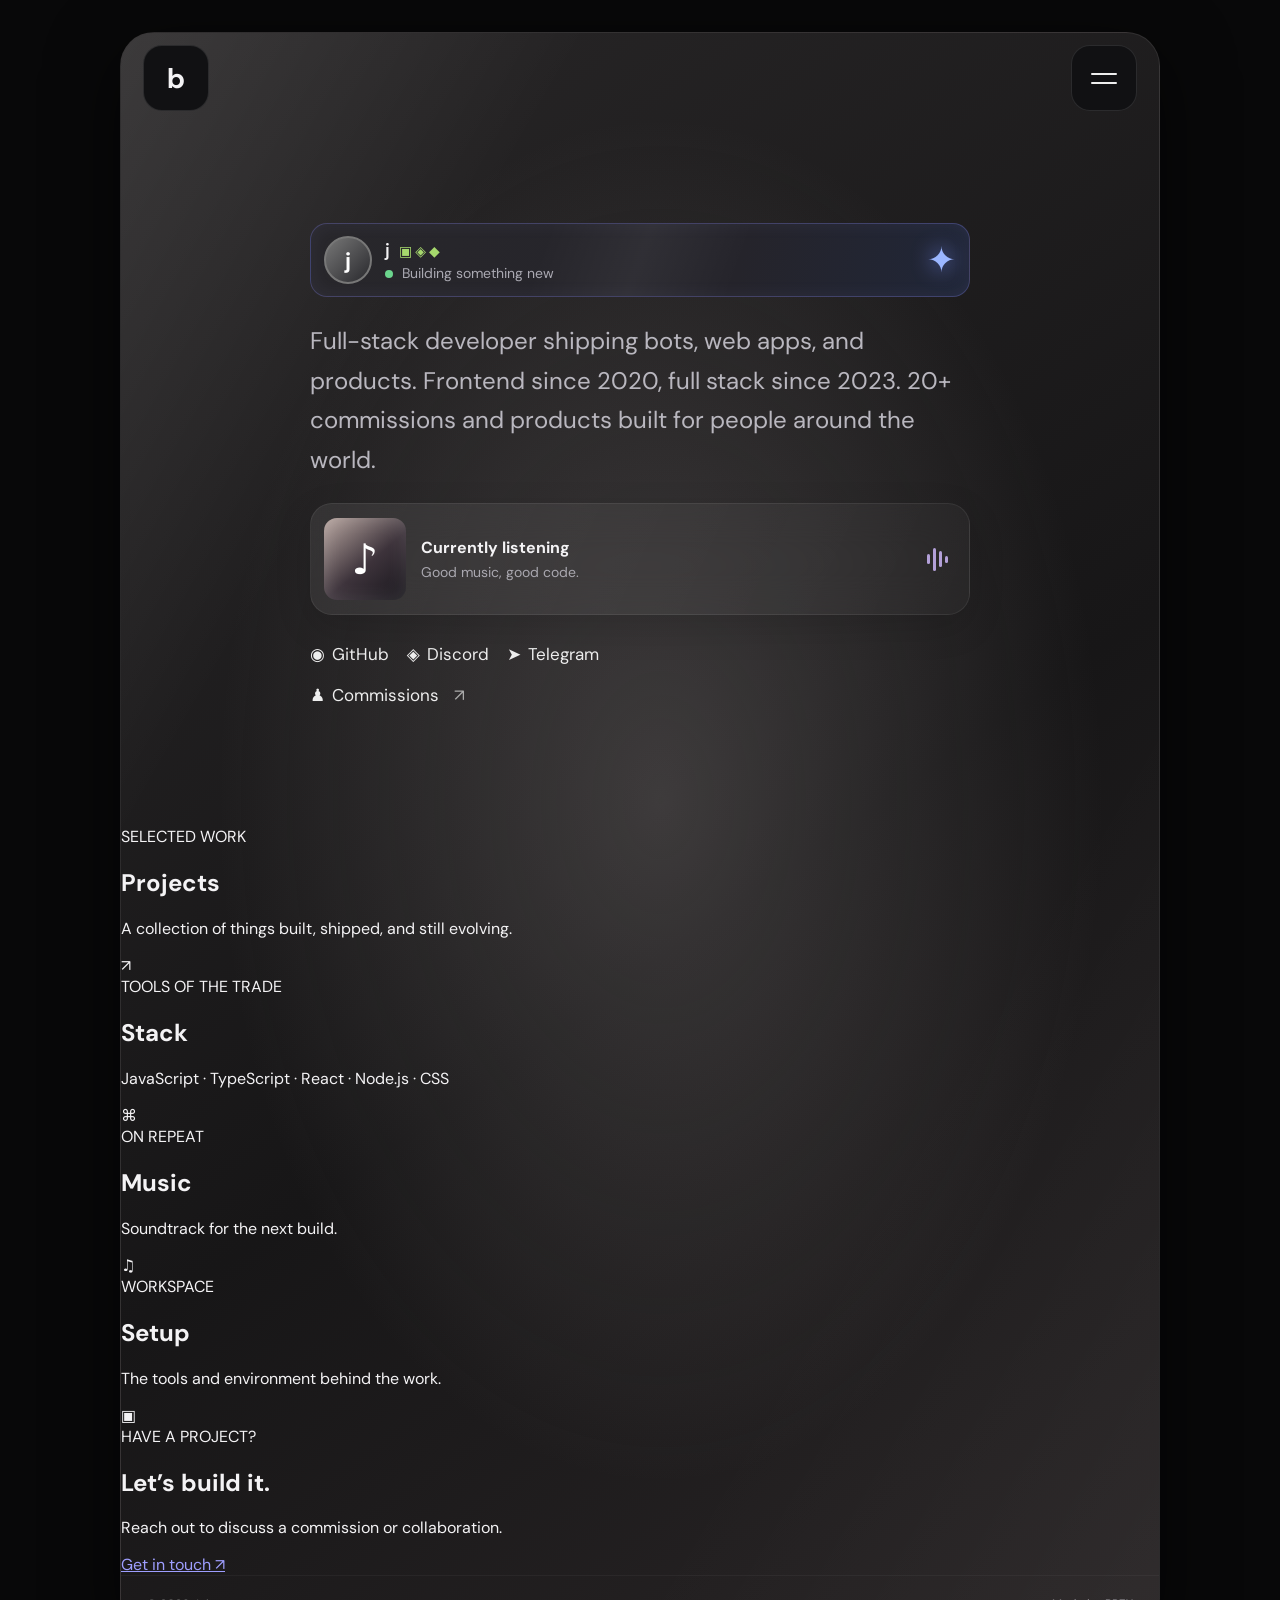
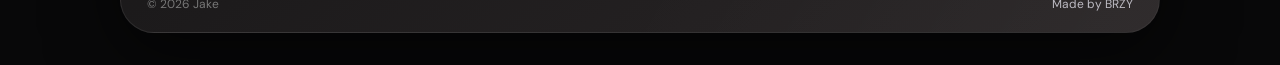
==== index.html @ bec1e4da "Add anchored portfolio sections" ====
<!doctype html>
<html lang="en">
<head>
  <meta charset="UTF-8">
  <meta name="viewport" content="width=device-width, initial-scale=1, viewport-fit=cover">
  <meta name="theme-color" content="#080809">
  <meta name="description" content="Jake — full-stack developer building bots, web apps and digital products.">
  <title>Jake — Developer</title>
  <link rel="preconnect" href="https://fonts.googleapis.com">
  <link rel="preconnect" href="https://fonts.gstatic.com" crossorigin>
  <link href="https://fonts.googleapis.com/css2?family=DM+Sans:wght@400;500;600;700;800&display=swap" rel="stylesheet">
  <link rel="stylesheet" href="styles.css">
</head>
<body>
  <main class="site-shell">
    <header class="topbar">
      <a class="brand" href="#home" aria-label="Home">b</a>
      <button class="menu-toggle" id="menuToggle" aria-label="Open navigation" aria-expanded="false">
        <span></span><span></span>
      </button>
    </header>

    <section class="hero" id="home">
      <div class="hero-content">
        <div class="status-banner">
          <div class="avatar" aria-hidden="true">j</div>
          <div class="status-copy">
            <div class="status-name">j <span class="status-icons">▣ ◈ ◆</span></div>
            <div class="status-line"><span class="online-dot"></span> Building something new</div>
          </div>
          <div class="status-art" aria-hidden="true">✦</div>
        </div>

        <p class="intro">Full-stack developer shipping bots, web apps, and products. Frontend since 2020, full stack since 2023. 20+ commissions and products built for people around the world.</p>

        <article class="music-card" aria-label="Currently listening">
          <div class="album-art"><span>♪</span></div>
          <div class="track-info">
            <strong>Currently listening</strong>
            <span>Good music, good code.</span>
          </div>
          <span class="sound-bars" aria-hidden="true"><i></i><i></i><i></i><i></i></span>
        </article>

        <nav class="social-links" aria-label="Social links">
          <a href="https://github.com/" target="_blank" rel="noreferrer">◉ <span>GitHub</span></a>
          <a href="https://discord.com/" target="_blank" rel="noreferrer">◈ <span>Discord</span></a>
          <a href="https://telegram.org/" target="_blank" rel="noreferrer">➤ <span>Telegram</span></a>
        </nav>
        <a class="commission-link" href="#contact">♟ <span>Commissions</span><span class="arrow">↗</span></a>
      </div>
    </section>

    <section class="details-section" id="projects"><div><span class="eyebrow">SELECTED WORK</span><h2>Projects</h2><p>A collection of things built, shipped, and still evolving.</p></div><span class="section-mark">↗</span></section>
    <section class="details-section" id="stack"><div><span class="eyebrow">TOOLS OF THE TRADE</span><h2>Stack</h2><p>JavaScript · TypeScript · React · Node.js · CSS</p></div><span class="section-mark">⌘</span></section>
    <section class="details-section" id="music"><div><span class="eyebrow">ON REPEAT</span><h2>Music</h2><p>Soundtrack for the next build.</p></div><span class="section-mark">♫</span></section>
    <section class="details-section" id="setup"><div><span class="eyebrow">WORKSPACE</span><h2>Setup</h2><p>The tools and environment behind the work.</p></div><span class="section-mark">▣</span></section>
    <section class="details-section" id="contact"><div><span class="eyebrow">HAVE A PROJECT?</span><h2>Let’s build it.</h2><p>Reach out to discuss a commission or collaboration.</p></div><a class="contact-link" href="https://discord.com/">Get in touch ↗</a></section>
    <footer class="footer"><span>© <span id="year"></span> Jake</span><a href="https://brzyx.vercel.app" target="_blank" rel="noopener noreferrer">Made by BRZY</a></footer>
  </main>

  <div class="menu-backdrop" id="menuBackdrop" hidden></div>
  <nav class="menu-panel" id="menuPanel" aria-label="Main navigation" aria-hidden="true">
    <div class="menu-head">
      <a class="brand" href="#home" aria-label="Home">b</a>
      <button class="close-menu" id="closeMenu" aria-label="Close navigation">×</button>
    </div>
    <div class="menu-items">
      <a class="menu-item active" href="#home"><span class="menu-icon">⌂</span>Home</a>
      <a class="menu-item" href="#projects"><span class="menu-icon">▰</span>Projects</a>
      <a class="menu-item" href="#stack"><span class="menu-icon">▱</span>Stack</a>
      <a class="menu-item" href="#music"><span class="menu-icon">♫</span>Music</a>
      <a class="menu-item" href="https://github.com/" target="_blank" rel="noreferrer"><span class="menu-icon">◉</span>GitHub</a>
      <a class="menu-item" href="#setup"><span class="menu-icon">▣</span>Setup</a>
    </div>
    <div class="menu-handle"></div>
  </nav>

  <script src="script.js"></script>
</body>
</html>
---- styles.css ----
:root{color-scheme:dark;--muted:#88878f;--panel:#151517;--line:rgba(255,255,255,.09)}
*{box-sizing:border-box}
html{scroll-behavior:smooth}
body{margin:0;min-height:100vh;background:#080809;color:#f4f3f5;font-family:"DM Sans",system-ui,-apple-system,sans-serif}
body.menu-open{overflow:hidden}
.site-shell{width:min(100% - 40px,1040px);min-height:calc(100svh - 40px);margin:20px auto;position:relative;display:flex;flex-direction:column;overflow:hidden;border:1px solid rgba(255,255,255,.08);border-radius:34px;background:radial-gradient(ellipse at 52% 48%,rgba(132,126,126,.34),transparent 58%),linear-gradient(145deg,#292728 0%,#171617 56%,#292526 100%);box-shadow:0 20px 70px #0009}
.site-shell:before{content:"";position:absolute;inset:0;background:linear-gradient(120deg,rgba(255,255,255,.09),transparent 24%,transparent 72%,rgba(255,255,255,.035));pointer-events:none}
.topbar{height:90px;padding:18px 22px;display:flex;justify-content:space-between;align-items:center;position:relative;z-index:2}
.brand,.menu-toggle,.close-menu{display:grid;place-items:center;width:66px;height:66px;border:1px solid rgba(255,255,255,.11);border-radius:19px;background:#111113;color:#f4f3f5;text-decoration:none;font-size:28px;font-weight:700}
.menu-toggle{gap:7px;align-content:center;cursor:pointer}
.menu-toggle span{width:26px;height:2px;background:#eee;border-radius:4px;display:block}
.hero{flex:1;display:grid;place-items:center;padding:70px 7vw 90px;position:relative}
.hero-content{width:min(100%,660px)}
.status-banner{height:74px;display:flex;align-items:center;gap:13px;padding:9px 13px;border:1px solid rgba(145,143,255,.28);border-radius:17px;background:linear-gradient(105deg,#28272b,#25242b 65%,#202638);box-shadow:inset 0 0 18px #a9a3ff12;position:relative;overflow:hidden}
.status-banner:after{content:"";position:absolute;inset:0;background:linear-gradient(110deg,transparent 35%,#ffffff0c 50%,transparent 65%);pointer-events:none}
.avatar{width:48px;height:48px;border-radius:50%;display:grid;place-items:center;background:linear-gradient(135deg,#777,#29292d);border:2px solid #777;color:#fff;font-size:22px;font-weight:700}
.status-copy{min-width:0;z-index:1}.status-name{font-size:18px;font-weight:600}.status-icons{color:#a6d86d;font-size:14px;margin-left:5px}.status-line{font-size:14px;color:#aaa9b2;margin-top:2px}.online-dot{display:inline-block;width:8px;height:8px;background:#6bd58d;border-radius:50%;margin-right:5px}.status-art{margin-left:auto;font-size:35px;color:#9bb6ff;text-shadow:0 0 22px #7b91ff;z-index:1}
.intro{font-size:clamp(18px,2.4vw,24px);line-height:1.65;color:#b9b7bf;font-weight:400;margin:24px 0}
.music-card{min-height:112px;border:1px solid #ffffff12;border-radius:22px;padding:13px;display:flex;align-items:center;gap:15px;background:linear-gradient(115deg,#ffffff13,#ffffff08);box-shadow:0 12px 36px #0002;backdrop-filter:blur(20px)}
.album-art{width:82px;height:82px;border-radius:13px;background:linear-gradient(140deg,#b8a6a0,#3d333b 55%,#17151b);display:grid;place-items:center;font-size:42px;color:#fff;box-shadow:inset 0 0 20px #fff2}
.track-info{display:grid;gap:5px}.track-info strong{font-size:16px}.track-info span{font-size:14px;color:#aaa8b0}.sound-bars{margin-left:auto;display:flex;align-items:center;gap:3px;height:28px;padding-right:8px}.sound-bars i{width:3px;border-radius:5px;background:#b3a0d8;height:10px}.sound-bars i:nth-child(2){height:23px}.sound-bars i:nth-child(3){height:16px}.sound-bars i:nth-child(4){height:7px}
.social-links{display:flex;flex-wrap:wrap;gap:18px;margin-top:28px}.social-links a,.commission-link{color:#eee;text-decoration:none;font-size:17px;display:inline-flex;align-items:center;gap:7px}.social-links a:hover,.commission-link:hover{color:#c4b3f4}
.commission-link{margin-top:19px}.arrow{margin-left:8px;color:#aaa}
.footer{position:relative;display:flex;justify-content:space-between;align-items:center;padding:20px 26px;color:#777;font-size:12px;border-top:1px solid #ffffff0a}.footer a{color:#bcbac2;text-decoration:none}.footer a:hover{color:white}
.menu-backdrop{position:fixed;inset:0;background:#0009;backdrop-filter:blur(12px);z-index:10}
.menu-panel{position:fixed;z-index:11;left:50%;top:50%;transform:translate(-50%,-48%) scale(.98);width:min(calc(100vw - 44px),760px);padding:12px 13px 17px;border:1px solid #ffffff13;border-radius:42px;background:rgba(15,15,16,.96);box-shadow:0 28px 90px #000b;opacity:0;visibility:hidden;transition:opacity .22s ease,transform .22s ease,visibility .22s}
.menu-panel.open{opacity:1;visibility:visible;transform:translate(-50%,-50%) scale(1)}
.menu-head{height:88px;display:flex;align-items:center;justify-content:space-between;padding:0 0 13px 0}.menu-head .brand{width:66px;height:66px}.close-menu{border:0;background:transparent;font-size:46px;font-weight:300;cursor:pointer}
.menu-items{display:grid;gap:5px}.menu-item{min-height:75px;border:1px solid transparent;border-radius:25px;display:flex;align-items:center;gap:22px;padding:0 25px;color:#898890;text-decoration:none;font-size:clamp(18px,3vw,25px);transition:background .18s,color .18s,border-color .18s}.menu-item:hover,.menu-item.active{background:#202023;border-color:#34343a;color:#f4f3f5}.menu-icon{width:34px;text-align:center;font-size:28px;color:currentColor}.menu-handle{width:64px;height:7px;border-radius:10px;background:#49494c;margin:20px auto 0}
@media(min-width:760px){.site-shell{min-height:calc(100svh - 64px);margin:32px auto}.hero{padding-top:100px;padding-bottom:120px}.menu-panel{width:min(620px,calc(100vw - 60px))}}
@media(max-width:520px){.site-shell{width:calc(100% - 40px);min-height:calc(100svh - 40px);margin:20px;border-radius:32px}.topbar{height:76px;padding:16px 18px}.brand,.menu-toggle{width:58px;height:58px;border-radius:17px}.hero{padding:60px 20px 80px}.status-banner{height:68px}.avatar{width:44px;height:44px}.intro{font-size:18px;line-height:1.7;margin:21px 0}.music-card{min-height:98px}.album-art{width:72px;height:72px}.social-links{gap:12px 16px}.social-links a{font-size:15px}.commission-link{font-size:15px}.footer{padding:17px 20px}.menu-panel{width:calc(100vw - 42px);border-radius:38px;padding:10px 11px 15px}.menu-item{min-height:67px;border-radius:22px;padding:0 20px;gap:18px}.menu-head{height:80px}.menu-head .brand{width:58px;height:58px}}
@media(prefers-reduced-motion:reduce){*,*:before,*:after{scroll-behavior:auto!important;transition:none!important}}
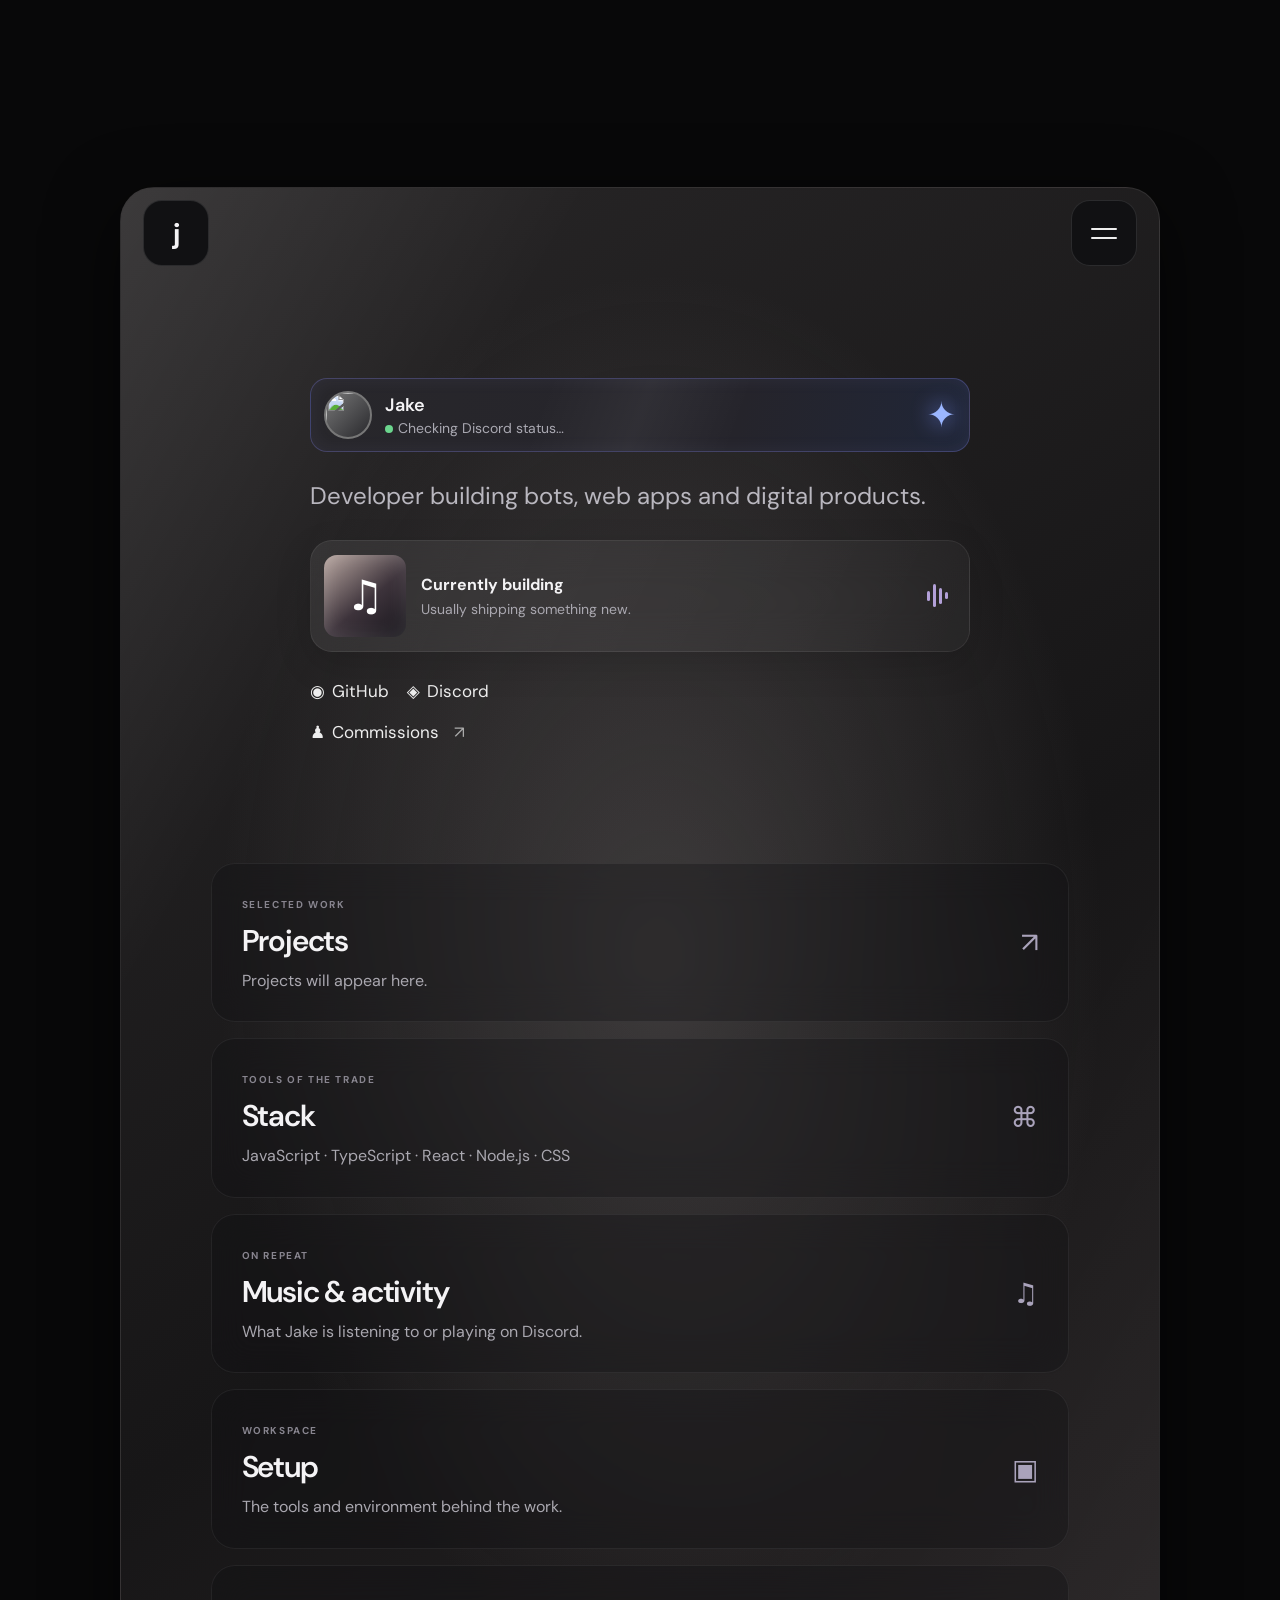
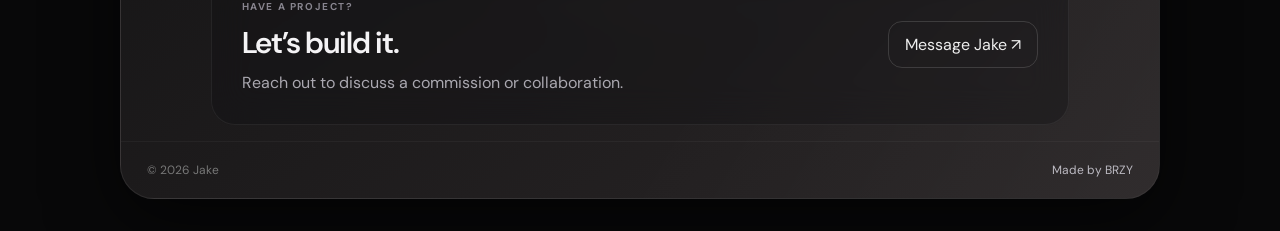
==== commit 257ef075: "Build Jake portfolio with Discord presence and editable sections" ====
--- a/index.html
+++ b/index.html
@@ -1,81 +1,31 @@
 <!doctype html>
 <html lang="en">
 <head>
-  <meta charset="UTF-8">
-  <meta name="viewport" content="width=device-width, initial-scale=1, viewport-fit=cover">
-  <meta name="theme-color" content="#080809">
-  <meta name="description" content="Jake — full-stack developer building bots, web apps and digital products.">
-  <title>Jake — Developer</title>
-  <link rel="preconnect" href="https://fonts.googleapis.com">
-  <link rel="preconnect" href="https://fonts.gstatic.com" crossorigin>
-  <link href="https://fonts.googleapis.com/css2?family=DM+Sans:wght@400;500;600;700;800&display=swap" rel="stylesheet">
-  <link rel="stylesheet" href="styles.css">
+<meta charset="UTF-8"><meta name="viewport" content="width=device-width, initial-scale=1, viewport-fit=cover">
+<meta name="theme-color" content="#080b16"><meta name="description" content="Jake — developer building bots, web apps and digital products.">
+<title>Jake — Developer</title>
+<link rel="preconnect" href="https://fonts.googleapis.com"><link rel="preconnect" href="https://fonts.gstatic.com" crossorigin>
+<link href="https://fonts.googleapis.com/css2?family=DM+Sans:wght@400;500;600;700;800&family=Geist+Mono:wght@400;500&display=swap" rel="stylesheet">
+<link rel="stylesheet" href="styles.css">
 </head>
 <body>
-  <main class="site-shell">
-    <header class="topbar">
-      <a class="brand" href="#home" aria-label="Home">b</a>
-      <button class="menu-toggle" id="menuToggle" aria-label="Open navigation" aria-expanded="false">
-        <span></span><span></span>
-      </button>
-    </header>
-
-    <section class="hero" id="home">
-      <div class="hero-content">
-        <div class="status-banner">
-          <div class="avatar" aria-hidden="true">j</div>
-          <div class="status-copy">
-            <div class="status-name">j <span class="status-icons">▣ ◈ ◆</span></div>
-            <div class="status-line"><span class="online-dot"></span> Building something new</div>
-          </div>
-          <div class="status-art" aria-hidden="true">✦</div>
-        </div>
-
-        <p class="intro">Full-stack developer shipping bots, web apps, and products. Frontend since 2020, full stack since 2023. 20+ commissions and products built for people around the world.</p>
-
-        <article class="music-card" aria-label="Currently listening">
-          <div class="album-art"><span>♪</span></div>
-          <div class="track-info">
-            <strong>Currently listening</strong>
-            <span>Good music, good code.</span>
-          </div>
-          <span class="sound-bars" aria-hidden="true"><i></i><i></i><i></i><i></i></span>
-        </article>
-
-        <nav class="social-links" aria-label="Social links">
-          <a href="https://github.com/" target="_blank" rel="noreferrer">◉ <span>GitHub</span></a>
-          <a href="https://discord.com/" target="_blank" rel="noreferrer">◈ <span>Discord</span></a>
-          <a href="https://telegram.org/" target="_blank" rel="noreferrer">➤ <span>Telegram</span></a>
-        </nav>
-        <a class="commission-link" href="#contact">♟ <span>Commissions</span><span class="arrow">↗</span></a>
-      </div>
-    </section>
-
-    <section class="details-section" id="projects"><div><span class="eyebrow">SELECTED WORK</span><h2>Projects</h2><p>A collection of things built, shipped, and still evolving.</p></div><span class="section-mark">↗</span></section>
-    <section class="details-section" id="stack"><div><span class="eyebrow">TOOLS OF THE TRADE</span><h2>Stack</h2><p>JavaScript · TypeScript · React · Node.js · CSS</p></div><span class="section-mark">⌘</span></section>
-    <section class="details-section" id="music"><div><span class="eyebrow">ON REPEAT</span><h2>Music</h2><p>Soundtrack for the next build.</p></div><span class="section-mark">♫</span></section>
-    <section class="details-section" id="setup"><div><span class="eyebrow">WORKSPACE</span><h2>Setup</h2><p>The tools and environment behind the work.</p></div><span class="section-mark">▣</span></section>
-    <section class="details-section" id="contact"><div><span class="eyebrow">HAVE A PROJECT?</span><h2>Let’s build it.</h2><p>Reach out to discuss a commission or collaboration.</p></div><a class="contact-link" href="https://discord.com/">Get in touch ↗</a></section>
-    <footer class="footer"><span>© <span id="year"></span> Jake</span><a href="https://brzyx.vercel.app" target="_blank" rel="noopener noreferrer">Made by BRZY</a></footer>
-  </main>
-
-  <div class="menu-backdrop" id="menuBackdrop" hidden></div>
-  <nav class="menu-panel" id="menuPanel" aria-label="Main navigation" aria-hidden="true">
-    <div class="menu-head">
-      <a class="brand" href="#home" aria-label="Home">b</a>
-      <button class="close-menu" id="closeMenu" aria-label="Close navigation">×</button>
-    </div>
-    <div class="menu-items">
-      <a class="menu-item active" href="#home"><span class="menu-icon">⌂</span>Home</a>
-      <a class="menu-item" href="#projects"><span class="menu-icon">▰</span>Projects</a>
-      <a class="menu-item" href="#stack"><span class="menu-icon">▱</span>Stack</a>
-      <a class="menu-item" href="#music"><span class="menu-icon">♫</span>Music</a>
-      <a class="menu-item" href="https://github.com/" target="_blank" rel="noreferrer"><span class="menu-icon">◉</span>GitHub</a>
-      <a class="menu-item" href="#setup"><span class="menu-icon">▣</span>Setup</a>
-    </div>
-    <div class="menu-handle"></div>
-  </nav>
-
-  <script src="script.js"></script>
-</body>
-</html>+<canvas id="ascii-background" aria-hidden="true"></canvas><div class="background-vignette"></div>
+<main class="site-shell">
+<header class="topbar"><a class="brand" href="#home" aria-label="Home">j</a><button class="menu-toggle" id="menuToggle" aria-label="Open navigation" aria-expanded="false"><span></span><span></span></button></header>
+<section class="hero" id="home"><div class="hero-content">
+<div class="status-banner"><img class="avatar" id="avatar" alt="" src="https://cdn.discordapp.com/embed/avatars/0.png"><div class="status-copy"><div class="status-name">Jake <span class="status-icons" id="discord-badges"></span></div><div class="status-line" id="discord-status"><span class="online-dot"></span>Checking Discord status…</div></div><div class="status-art" id="discord-activity">✦</div></div>
+<p class="intro" id="bio">Developer building bots, web apps and digital products.</p>
+<div class="music-card" id="activity-card"><div class="album-art" id="activity-art">♫</div><div class="track-info"><strong id="activity-title">Currently building</strong><span id="activity-subtitle">Usually shipping something new.</span></div><span class="sound-bars" aria-hidden="true"><i></i><i></i><i></i><i></i></span></div>
+<nav class="social-links" aria-label="Social links"><a id="github-link" href="https://github.com/" target="_blank" rel="noreferrer">◉ <span>GitHub</span></a><a href="https://discord.com/users/1388360587590893649" target="_blank" rel="noreferrer">◈ <span>Discord</span></a></nav>
+<a class="commission-link" href="#contact">♟ <span>Commissions</span><span class="arrow">↗</span></a>
+</div></section>
+<section class="details-section" id="projects"><div><span class="eyebrow">SELECTED WORK</span><h2>Projects</h2><div class="project-grid" id="project-list"><p class="muted">Projects will appear here.</p></div></div><span class="section-mark">↗</span></section>
+<section class="details-section" id="stack"><div><span class="eyebrow">TOOLS OF THE TRADE</span><h2>Stack</h2><p id="stack-content">JavaScript · TypeScript · React · Node.js · CSS</p></div><span class="section-mark">⌘</span></section>
+<section class="details-section" id="music"><div><span class="eyebrow">ON REPEAT</span><h2>Music & activity</h2><p id="music-content">What Jake is listening to or playing on Discord.</p></div><span class="section-mark">♫</span></section>
+<section class="details-section" id="setup"><div><span class="eyebrow">WORKSPACE</span><h2>Setup</h2><p id="setup-content">The tools and environment behind the work.</p></div><span class="section-mark">▣</span></section>
+<section class="details-section" id="contact"><div><span class="eyebrow">HAVE A PROJECT?</span><h2>Let’s build it.</h2><p>Reach out to discuss a commission or collaboration.</p></div><a class="contact-link" href="https://discord.com/users/1388360587590893649">Message Jake ↗</a></section>
+<footer class="footer"><span>© <span id="year"></span> Jake</span><a href="https://brzyx.vercel.app" target="_blank" rel="noopener noreferrer">Made by BRZY</a></footer>
+</main>
+<div class="menu-backdrop" id="menuBackdrop" hidden></div><nav class="menu-panel" id="menuPanel" aria-label="Main navigation" aria-hidden="true"><div class="menu-head"><a class="brand" href="#home">j</a><button class="close-menu" id="closeMenu" aria-label="Close navigation">×</button></div><div class="menu-items"><a class="menu-item active" href="#home"><span class="menu-icon">⌂</span>Home</a><a class="menu-item" href="#projects"><span class="menu-icon">▰</span>Projects</a><a class="menu-item" href="#stack"><span class="menu-icon">▱</span>Stack</a><a class="menu-item" href="#music"><span class="menu-icon">♫</span>Music</a><a class="menu-item" href="https://github.com/jakeonlyiikes" target="_blank" rel="noreferrer"><span class="menu-icon">◉</span>GitHub</a><a class="menu-item" href="#setup"><span class="menu-icon">▣</span>Setup</a></div><div class="menu-handle"></div></nav>
+<script src="background.js"></script><script src="script.js"></script>
+</body></html>
--- a/styles.css
+++ b/styles.css
@@ -30,3 +30,8 @@
 @media(min-width:760px){.site-shell{min-height:calc(100svh - 64px);margin:32px auto}.hero{padding-top:100px;padding-bottom:120px}.menu-panel{width:min(620px,calc(100vw - 60px))}}
 @media(max-width:520px){.site-shell{width:calc(100% - 40px);min-height:calc(100svh - 40px);margin:20px;border-radius:32px}.topbar{height:76px;padding:16px 18px}.brand,.menu-toggle{width:58px;height:58px;border-radius:17px}.hero{padding:60px 20px 80px}.status-banner{height:68px}.avatar{width:44px;height:44px}.intro{font-size:18px;line-height:1.7;margin:21px 0}.music-card{min-height:98px}.album-art{width:72px;height:72px}.social-links{gap:12px 16px}.social-links a{font-size:15px}.commission-link{font-size:15px}.footer{padding:17px 20px}.menu-panel{width:calc(100vw - 42px);border-radius:38px;padding:10px 11px 15px}.menu-item{min-height:67px;border-radius:22px;padding:0 20px;gap:18px}.menu-head{height:80px}.menu-head .brand{width:58px;height:58px}}
 @media(prefers-reduced-motion:reduce){*,*:before,*:after{scroll-behavior:auto!important;transition:none!important}}
+
+.details-section{position:relative;display:flex;align-items:center;justify-content:space-between;gap:24px;margin:0 7vw 16px;padding:28px 30px;border:1px solid #ffffff10;border-radius:24px;background:#11111355;backdrop-filter:blur(18px);scroll-margin-top:24px}
+.details-section h2{font-size:clamp(22px,3vw,30px);margin:8px 0;font-weight:600;letter-spacing:-.04em}
+.details-section p{margin:0;color:#aaa8b0;line-height:1.6}.eyebrow{font-size:10px;letter-spacing:.16em;color:#88858f;font-weight:700}.section-mark{font-size:28px;color:#aaa3bb}.contact-link{white-space:nowrap;color:#eee;text-decoration:none;border:1px solid #ffffff24;padding:12px 16px;border-radius:14px}
+@media(max-width:520px){.details-section{margin:0 20px 12px;padding:23px 20px}.details-section p{font-size:14px}.contact-link{font-size:13px;padding:10px 12px}}
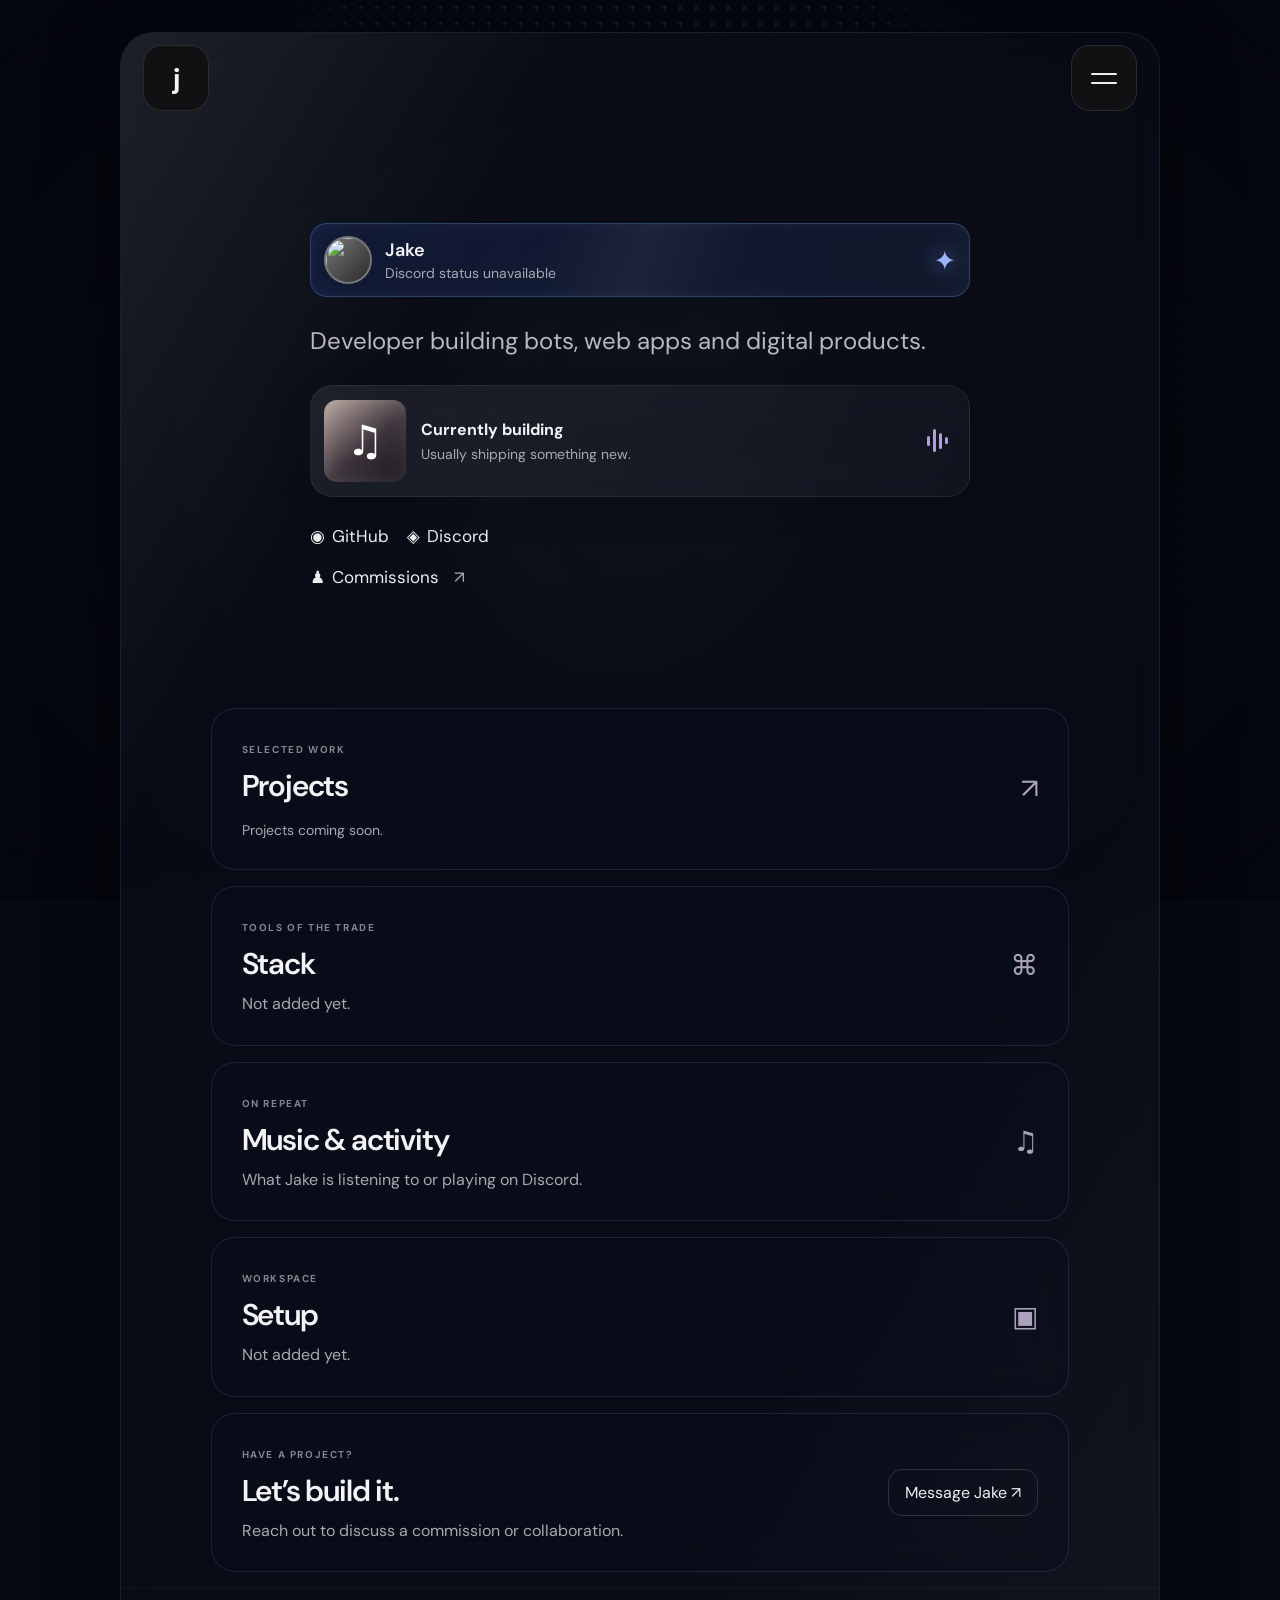
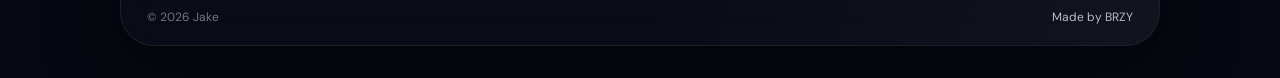
==== commit 1e63aedb: "Make GitHub links admin-configurable" ====
--- a/index.html
+++ b/index.html
@@ -16,7 +16,7 @@
 <div class="status-banner"><img class="avatar" id="avatar" alt="" src="https://cdn.discordapp.com/embed/avatars/0.png"><div class="status-copy"><div class="status-name">Jake <span class="status-icons" id="discord-badges"></span></div><div class="status-line" id="discord-status"><span class="online-dot"></span>Checking Discord status…</div></div><div class="status-art" id="discord-activity">✦</div></div>
 <p class="intro" id="bio">Developer building bots, web apps and digital products.</p>
 <div class="music-card" id="activity-card"><div class="album-art" id="activity-art">♫</div><div class="track-info"><strong id="activity-title">Currently building</strong><span id="activity-subtitle">Usually shipping something new.</span></div><span class="sound-bars" aria-hidden="true"><i></i><i></i><i></i><i></i></span></div>
-<nav class="social-links" aria-label="Social links"><a id="github-link" href="https://github.com/" target="_blank" rel="noreferrer">◉ <span>GitHub</span></a><a href="https://discord.com/users/1388360587590893649" target="_blank" rel="noreferrer">◈ <span>Discord</span></a></nav>
+<nav class="social-links" aria-label="Social links"><a id="github-link" href="#" target="_blank" rel="noreferrer" hidden>◉ <span>GitHub</span></a><a href="https://discord.com/users/1388360587590893649" target="_blank" rel="noreferrer">◈ <span>Discord</span></a></nav>
 <a class="commission-link" href="#contact">♟ <span>Commissions</span><span class="arrow">↗</span></a>
 </div></section>
 <section class="details-section" id="projects"><div><span class="eyebrow">SELECTED WORK</span><h2>Projects</h2><div class="project-grid" id="project-list"><p class="muted">Projects will appear here.</p></div></div><span class="section-mark">↗</span></section>
@@ -26,6 +26,6 @@
 <section class="details-section" id="contact"><div><span class="eyebrow">HAVE A PROJECT?</span><h2>Let’s build it.</h2><p>Reach out to discuss a commission or collaboration.</p></div><a class="contact-link" href="https://discord.com/users/1388360587590893649">Message Jake ↗</a></section>
 <footer class="footer"><span>© <span id="year"></span> Jake</span><a href="https://brzyx.vercel.app" target="_blank" rel="noopener noreferrer">Made by BRZY</a></footer>
 </main>
-<div class="menu-backdrop" id="menuBackdrop" hidden></div><nav class="menu-panel" id="menuPanel" aria-label="Main navigation" aria-hidden="true"><div class="menu-head"><a class="brand" href="#home">j</a><button class="close-menu" id="closeMenu" aria-label="Close navigation">×</button></div><div class="menu-items"><a class="menu-item active" href="#home"><span class="menu-icon">⌂</span>Home</a><a class="menu-item" href="#projects"><span class="menu-icon">▰</span>Projects</a><a class="menu-item" href="#stack"><span class="menu-icon">▱</span>Stack</a><a class="menu-item" href="#music"><span class="menu-icon">♫</span>Music</a><a class="menu-item" href="https://github.com/jakeonlyiikes" target="_blank" rel="noreferrer"><span class="menu-icon">◉</span>GitHub</a><a class="menu-item" href="#setup"><span class="menu-icon">▣</span>Setup</a></div><div class="menu-handle"></div></nav>
+<div class="menu-backdrop" id="menuBackdrop" hidden></div><nav class="menu-panel" id="menuPanel" aria-label="Main navigation" aria-hidden="true"><div class="menu-head"><a class="brand" href="#home">j</a><button class="close-menu" id="closeMenu" aria-label="Close navigation">×</button></div><div class="menu-items"><a class="menu-item active" href="#home"><span class="menu-icon">⌂</span>Home</a><a class="menu-item" href="#projects"><span class="menu-icon">▰</span>Projects</a><a class="menu-item" href="#stack"><span class="menu-icon">▱</span>Stack</a><a class="menu-item" href="#music"><span class="menu-icon">♫</span>Music</a><a class="menu-item" id="github-menu-link" href="#" target="_blank" rel="noreferrer" hidden><span class="menu-icon">◉</span>GitHub</a><a class="menu-item" href="#setup"><span class="menu-icon">▣</span>Setup</a></div><div class="menu-handle"></div></nav>
 <script src="background.js"></script><script src="script.js"></script>
 </body></html>
--- a/styles.css
+++ b/styles.css
@@ -35,3 +35,16 @@
 .details-section h2{font-size:clamp(22px,3vw,30px);margin:8px 0;font-weight:600;letter-spacing:-.04em}
 .details-section p{margin:0;color:#aaa8b0;line-height:1.6}.eyebrow{font-size:10px;letter-spacing:.16em;color:#88858f;font-weight:700}.section-mark{font-size:28px;color:#aaa3bb}.contact-link{white-space:nowrap;color:#eee;text-decoration:none;border:1px solid #ffffff24;padding:12px 16px;border-radius:14px}
 @media(max-width:520px){.details-section{margin:0 20px 12px;padding:23px 20px}.details-section p{font-size:14px}.contact-link{font-size:13px;padding:10px 12px}}
+
+/* Animated blue/white ASCII field */
+body{background:#070912}.site-shell{z-index:1;background:rgba(13,16,28,.52);backdrop-filter:blur(18px);-webkit-backdrop-filter:blur(18px)}
+#ascii-background{position:fixed;inset:0;width:100%;height:100%;z-index:0;pointer-events:none;opacity:.82}
+.background-vignette{position:fixed;inset:0;z-index:0;pointer-events:none;background:radial-gradient(ellipse at center,transparent 25%,rgba(3,5,13,.64) 100%)}
+.status-banner{background:linear-gradient(105deg,rgba(20,30,65,.72),rgba(24,34,57,.6));border-color:rgba(115,158,255,.3)}
+.status-line{display:flex;align-items:center;gap:6px}.online-dot{flex:none}.online-dot.idle{background:#f0b94b}.online-dot.dnd{background:#ed626e}.online-dot.offline{background:#747782}
+.avatar{object-fit:cover}.status-art{font-size:27px}
+.details-section{background:rgba(10,14,27,.42);border-color:rgba(152,181,255,.13)}
+.project-grid{display:grid;grid-template-columns:repeat(auto-fit,minmax(180px,1fr));gap:10px;margin-top:14px}
+.project-card{display:grid;gap:8px;padding:16px;border:1px solid #a5c3ff22;border-radius:15px;background:#ffffff08;color:#f4f3f5;text-decoration:none;transition:transform .2s,border-color .2s}
+.project-card:hover{transform:translateY(-3px);border-color:#8db5ff88}.project-card span,.muted{color:#a9afc1;font-size:14px;line-height:1.5}
+@media(max-width:520px){.project-grid{grid-template-columns:1fr}}
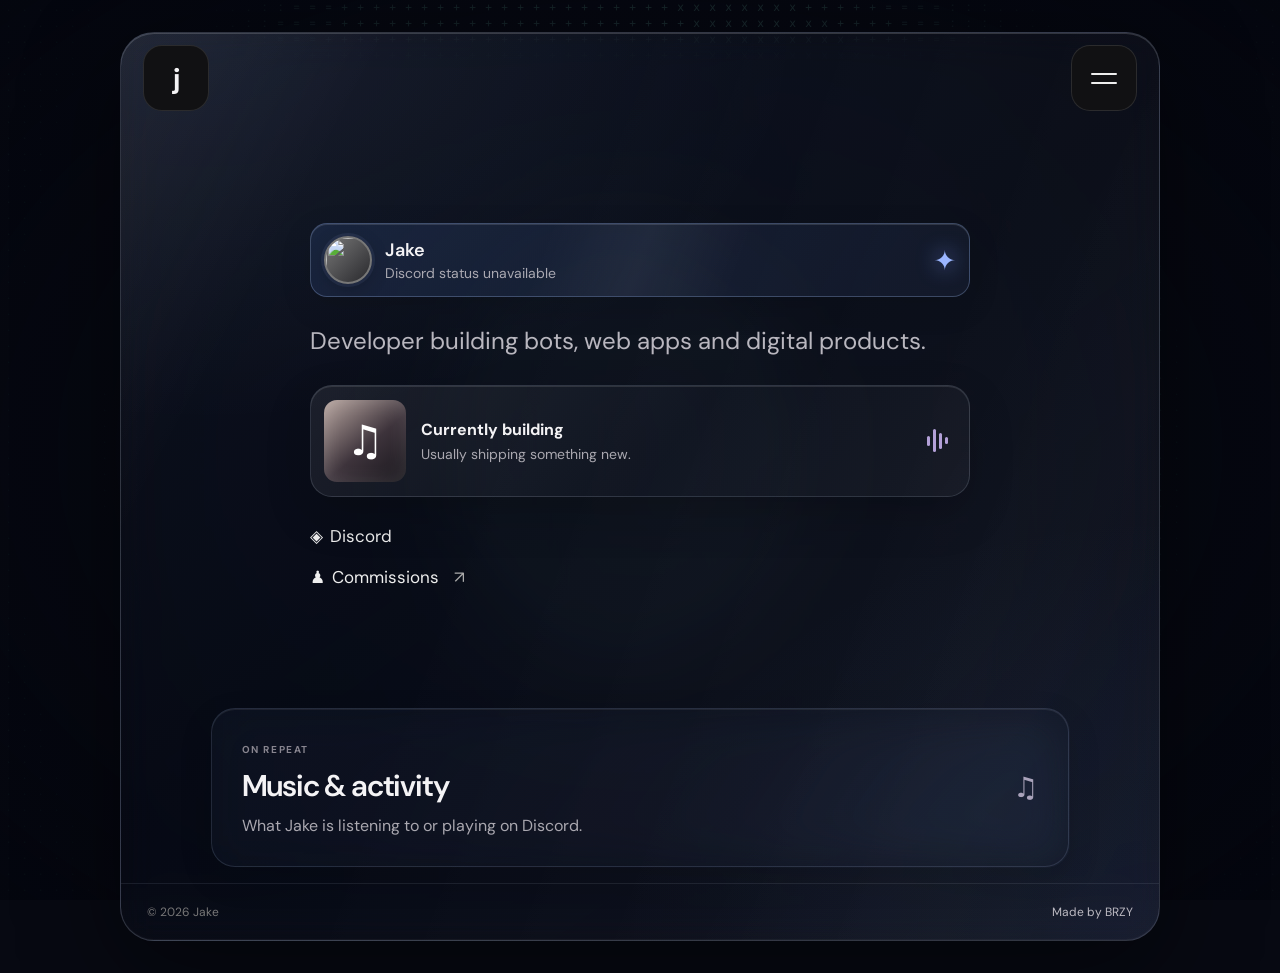
==== commit 3e82d5b6: "Move homepage sections into dedicated pages" ====
--- a/index.html
+++ b/index.html
@@ -11,21 +11,25 @@
 <body>
 <canvas id="ascii-background" aria-hidden="true"></canvas><div class="background-vignette"></div>
 <main class="site-shell">
-<header class="topbar"><a class="brand" href="#home" aria-label="Home">j</a><button class="menu-toggle" id="menuToggle" aria-label="Open navigation" aria-expanded="false"><span></span><span></span></button></header>
+<header class="topbar"><a class="brand" href="index.html" aria-label="Home">j</a><button class="menu-toggle" id="menuToggle" aria-label="Open navigation" aria-expanded="false"><span></span><span></span></button></header>
 <section class="hero" id="home"><div class="hero-content">
 <div class="status-banner"><img class="avatar" id="avatar" alt="" src="https://cdn.discordapp.com/embed/avatars/0.png"><div class="status-copy"><div class="status-name">Jake <span class="status-icons" id="discord-badges"></span></div><div class="status-line" id="discord-status"><span class="online-dot"></span>Checking Discord status…</div></div><div class="status-art" id="discord-activity">✦</div></div>
 <p class="intro" id="bio">Developer building bots, web apps and digital products.</p>
 <div class="music-card" id="activity-card"><div class="album-art" id="activity-art">♫</div><div class="track-info"><strong id="activity-title">Currently building</strong><span id="activity-subtitle">Usually shipping something new.</span></div><span class="sound-bars" aria-hidden="true"><i></i><i></i><i></i><i></i></span></div>
 <nav class="social-links" aria-label="Social links"><a id="github-link" href="#" target="_blank" rel="noreferrer" hidden>◉ <span>GitHub</span></a><a href="https://discord.com/users/1388360587590893649" target="_blank" rel="noreferrer">◈ <span>Discord</span></a></nav>
-<a class="commission-link" href="#contact">♟ <span>Commissions</span><span class="arrow">↗</span></a>
+<a class="commission-link" href="contact.html">♟ <span>Commissions</span><span class="arrow">↗</span></a>
 </div></section>
-<section class="details-section" id="projects"><div><span class="eyebrow">SELECTED WORK</span><h2>Projects</h2><div class="project-grid" id="project-list"><p class="muted">Projects will appear here.</p></div></div><span class="section-mark">↗</span></section>
-<section class="details-section" id="stack"><div><span class="eyebrow">TOOLS OF THE TRADE</span><h2>Stack</h2><p id="stack-content">JavaScript · TypeScript · React · Node.js · CSS</p></div><span class="section-mark">⌘</span></section>
-<section class="details-section" id="music"><div><span class="eyebrow">ON REPEAT</span><h2>Music & activity</h2><p id="music-content">What Jake is listening to or playing on Discord.</p></div><span class="section-mark">♫</span></section>
-<section class="details-section" id="setup"><div><span class="eyebrow">WORKSPACE</span><h2>Setup</h2><p id="setup-content">The tools and environment behind the work.</p></div><span class="section-mark">▣</span></section>
-<section class="details-section" id="contact"><div><span class="eyebrow">HAVE A PROJECT?</span><h2>Let’s build it.</h2><p>Reach out to discuss a commission or collaboration.</p></div><a class="contact-link" href="https://discord.com/users/1388360587590893649">Message Jake ↗</a></section>
+<section class="details-section home-music" id="music"><div><span class="eyebrow">ON REPEAT</span><h2>Music & activity</h2><p id="music-content">What Jake is listening to or playing on Discord.</p></div><span class="section-mark">♫</span></section>
 <footer class="footer"><span>© <span id="year"></span> Jake</span><a href="https://brzyx.vercel.app" target="_blank" rel="noopener noreferrer">Made by BRZY</a></footer>
 </main>
-<div class="menu-backdrop" id="menuBackdrop" hidden></div><nav class="menu-panel" id="menuPanel" aria-label="Main navigation" aria-hidden="true"><div class="menu-head"><a class="brand" href="#home">j</a><button class="close-menu" id="closeMenu" aria-label="Close navigation">×</button></div><div class="menu-items"><a class="menu-item active" href="#home"><span class="menu-icon">⌂</span>Home</a><a class="menu-item" href="#projects"><span class="menu-icon">▰</span>Projects</a><a class="menu-item" href="#stack"><span class="menu-icon">▱</span>Stack</a><a class="menu-item" href="#music"><span class="menu-icon">♫</span>Music</a><a class="menu-item" id="github-menu-link" href="#" target="_blank" rel="noreferrer" hidden><span class="menu-icon">◉</span>GitHub</a><a class="menu-item" href="#setup"><span class="menu-icon">▣</span>Setup</a></div><div class="menu-handle"></div></nav>
+<div class="menu-backdrop" id="menuBackdrop" hidden></div><nav class="menu-panel" id="menuPanel" aria-label="Main navigation" aria-hidden="true"><div class="menu-head"><a class="brand" href="index.html">j</a><button class="close-menu" id="closeMenu" aria-label="Close navigation">×</button></div><div class="menu-items">
+<a class="menu-item active" href="index.html"><span class="menu-icon">⌂</span>Home</a>
+<a class="menu-item" href="projects.html"><span class="menu-icon">▰</span>Projects</a>
+<a class="menu-item" href="stack.html"><span class="menu-icon">▱</span>Stack</a>
+<a class="menu-item" href="index.html#music"><span class="menu-icon">♫</span>Music</a>
+<a class="menu-item" id="github-menu-link" href="#" target="_blank" rel="noreferrer" hidden><span class="menu-icon">◉</span>GitHub</a>
+<a class="menu-item" href="setup.html"><span class="menu-icon">▣</span>Setup</a>
+<a class="menu-item" href="contact.html"><span class="menu-icon">↗</span>Contact</a>
+</div><div class="menu-handle"></div></nav>
 <script src="background.js"></script><script src="script.js"></script>
 </body></html>
--- a/styles.css
+++ b/styles.css
@@ -48,3 +48,116 @@
 .project-card{display:grid;gap:8px;padding:16px;border:1px solid #a5c3ff22;border-radius:15px;background:#ffffff08;color:#f4f3f5;text-decoration:none;transition:transform .2s,border-color .2s}
 .project-card:hover{transform:translateY(-3px);border-color:#8db5ff88}.project-card span,.muted{color:#a9afc1;font-size:14px;line-height:1.5}
 @media(max-width:520px){.project-grid{grid-template-columns:1fr}}
+
+[hidden]{display:none!important}
+
+
+/* Motion system: subtle, consistent, and reduced-motion aware */
+@keyframes shell-arrive{from{opacity:0;transform:translateY(18px) scale(.985);filter:blur(8px)}to{opacity:1;transform:translateY(0) scale(1);filter:blur(0)}}
+@keyframes content-arrive{from{opacity:0;transform:translateY(14px)}to{opacity:1;transform:translateY(0)}}
+@keyframes glass-drift{0%,100%{background-position:0% 50%}50%{background-position:100% 50%}}
+@keyframes glass-sheen{0%{transform:translateX(-130%) skewX(-18deg);opacity:0}18%{opacity:.45}55%,100%{transform:translateX(230%) skewX(-18deg);opacity:0}}
+@keyframes soft-pulse{0%,100%{box-shadow:0 0 0 0 rgba(116,165,255,0)}50%{box-shadow:0 0 22px 1px rgba(116,165,255,.12)}}
+@keyframes float-gently{0%,100%{transform:translateY(0)}50%{transform:translateY(-4px)}}
+@keyframes bars{0%,100%{transform:scaleY(.55);opacity:.65}50%{transform:scaleY(1);opacity:1}}
+.site-shell{
+  isolation:isolate;
+  overflow:hidden;
+  border:1px solid rgba(224,235,255,.19);
+  background:
+    radial-gradient(120% 90% at 8% 0%,rgba(174,204,255,.14),transparent 48%),
+    radial-gradient(100% 90% at 100% 100%,rgba(79,116,201,.13),transparent 52%),
+    linear-gradient(145deg,rgba(34,42,61,.66),rgba(17,22,35,.58) 48%,rgba(26,31,46,.64));
+  -webkit-backdrop-filter:blur(34px) saturate(135%);
+  backdrop-filter:blur(34px) saturate(135%);
+  box-shadow:0 30px 100px rgba(0,0,0,.46),inset 0 1px 0 rgba(255,255,255,.16),inset 0 -1px 0 rgba(255,255,255,.035);
+  animation:shell-arrive .9s cubic-bezier(.2,.75,.25,1) both;
+}
+.site-shell:before{
+  z-index:0;
+  opacity:.8;
+  background:linear-gradient(118deg,rgba(255,255,255,.12),transparent 18%,transparent 68%,rgba(179,205,255,.075));
+}
+.site-shell:after{
+  content:"";position:absolute;z-index:0;inset:-1px;pointer-events:none;border-radius:inherit;
+  background:linear-gradient(110deg,transparent 20%,rgba(255,255,255,.075) 43%,rgba(181,208,255,.045) 50%,transparent 68%);
+  background-size:220% 100%;animation:glass-drift 18s ease-in-out infinite;mix-blend-mode:screen;opacity:.65;
+}
+.site-shell>*{position:relative;z-index:1}
+.hero-content{animation:content-arrive .8s .12s both cubic-bezier(.2,.75,.25,1)}
+.status-banner,.music-card,.details-section,.contact-link,.project-card{
+  -webkit-backdrop-filter:blur(24px) saturate(125%);
+  backdrop-filter:blur(24px) saturate(125%);
+}
+.status-banner{
+  border-color:rgba(170,198,255,.27);
+  background:linear-gradient(120deg,rgba(37,54,91,.48),rgba(33,43,67,.36));
+  box-shadow:inset 0 1px 0 rgba(255,255,255,.12),0 10px 32px rgba(0,0,0,.12);
+  animation:soft-pulse 5.5s ease-in-out infinite;
+}
+.status-banner:before{
+  content:"";position:absolute;inset:0;pointer-events:none;transform:translateX(-130%) skewX(-18deg);
+  background:linear-gradient(90deg,transparent,rgba(255,255,255,.12),transparent);
+  animation:glass-sheen 8s ease-in-out 1.2s infinite;
+}
+.avatar{box-shadow:0 0 0 3px rgba(164,194,255,.08),0 5px 18px rgba(0,0,0,.24)}
+.music-card{
+  position:relative;overflow:hidden;
+  border-color:rgba(220,231,255,.14);
+  background:linear-gradient(125deg,rgba(255,255,255,.105),rgba(170,195,240,.035) 55%,rgba(255,255,255,.065));
+  box-shadow:inset 0 1px 0 rgba(255,255,255,.11),0 18px 45px rgba(0,0,0,.18);
+  transition:transform .35s cubic-bezier(.2,.75,.25,1),border-color .35s,background .35s,box-shadow .35s;
+}
+.music-card:after{content:"";position:absolute;inset:0;pointer-events:none;background:linear-gradient(110deg,transparent 25%,rgba(255,255,255,.08) 48%,transparent 70%);transform:translateX(-110%);transition:transform .8s ease}
+.music-card:hover{transform:translateY(-3px);border-color:rgba(180,207,255,.3);box-shadow:inset 0 1px 0 rgba(255,255,255,.16),0 22px 55px rgba(0,0,0,.24)}
+.music-card:hover:after{transform:translateX(110%)}
+.album-art{transition:transform .45s cubic-bezier(.2,.75,.25,1),filter .45s}
+.music-card:hover .album-art{transform:scale(1.045) rotate(-2deg);filter:saturate(1.12)}
+.sound-bars i{transform-origin:bottom;animation:bars .85s ease-in-out infinite}
+.sound-bars i:nth-child(2){animation-delay:.16s}.sound-bars i:nth-child(3){animation-delay:.32s}.sound-bars i:nth-child(4){animation-delay:.48s}
+.social-links a,.commission-link,.footer a,.contact-link{transition:color .22s ease,transform .25s ease,border-color .25s,background .25s}
+.social-links a:hover,.commission-link:hover{transform:translateY(-2px)}
+.details-section{
+  overflow:hidden;
+  border-color:rgba(192,211,255,.14);
+  background:linear-gradient(125deg,rgba(26,35,55,.44),rgba(13,19,32,.36));
+  box-shadow:inset 0 1px 0 rgba(255,255,255,.075),0 12px 34px rgba(0,0,0,.12);
+  transition:transform .35s cubic-bezier(.2,.75,.25,1),border-color .35s,background .35s,box-shadow .35s;
+  animation:content-arrive .7s both;
+}
+.details-section:nth-of-type(2){animation-delay:.12s}.details-section:nth-of-type(3){animation-delay:.2s}.details-section:nth-of-type(4){animation-delay:.28s}.details-section:nth-of-type(5){animation-delay:.36s}.details-section:nth-of-type(6){animation-delay:.44s}
+.details-section:hover{transform:translateY(-3px);border-color:rgba(173,201,255,.27);background:linear-gradient(125deg,rgba(34,47,74,.5),rgba(15,22,37,.42));box-shadow:inset 0 1px 0 rgba(255,255,255,.11),0 18px 42px rgba(0,0,0,.2)}
+.section-mark{transition:transform .35s,color .35s}.details-section:hover .section-mark{transform:translate(3px,-3px);color:#c9d9ff}
+.project-card{background:linear-gradient(135deg,rgba(255,255,255,.085),rgba(130,165,230,.035));box-shadow:inset 0 1px 0 rgba(255,255,255,.08);transition:transform .3s cubic-bezier(.2,.75,.25,1),border-color .3s,box-shadow .3s,background .3s}
+.project-card:hover{transform:translateY(-5px) scale(1.01);border-color:rgba(167,199,255,.5);box-shadow:0 14px 30px rgba(0,0,0,.2),inset 0 1px 0 rgba(255,255,255,.13);background:linear-gradient(135deg,rgba(255,255,255,.12),rgba(130,165,230,.07))}
+.contact-link{background:rgba(255,255,255,.045);border-color:rgba(207,222,255,.2)}
+.contact-link:hover{transform:translateY(-2px);background:rgba(166,195,255,.1);border-color:rgba(190,212,255,.42)}
+.menu-panel{background:rgba(12,16,27,.84);border-color:rgba(210,225,255,.16);-webkit-backdrop-filter:blur(34px) saturate(140%);backdrop-filter:blur(34px) saturate(140%);box-shadow:0 28px 90px #000b,inset 0 1px 0 rgba(255,255,255,.1)}
+.menu-item{transition:background .28s,color .28s,border-color .28s,transform .28s cubic-bezier(.2,.75,.25,1)}
+.menu-item:hover{transform:translateX(4px)}
+.brand,.menu-toggle{transition:transform .3s ease,border-color .3s,background .3s}
+.brand:hover,.menu-toggle:hover{transform:translateY(-2px);border-color:rgba(180,207,255,.35);background:#1b2233}
+.footer{border-color:rgba(220,231,255,.09)}
+@media(prefers-reduced-motion:reduce){
+  .site-shell,.hero-content,.details-section,.status-banner,.sound-bars i,.site-shell:after,.status-banner:before{animation:none!important}
+  .music-card,.details-section,.project-card,.menu-item,.brand,.menu-toggle,.contact-link{transition:none!important}
+}
+
+
+/* Let the animated ASCII background show clearly through the liquid-glass shell */
+.site-shell{
+  background:
+    radial-gradient(120% 90% at 8% 0%,rgba(174,204,255,.075),transparent 48%),
+    radial-gradient(100% 90% at 100% 100%,rgba(79,116,201,.075),transparent 52%),
+    linear-gradient(145deg,rgba(34,42,61,.28),rgba(17,22,35,.22) 48%,rgba(26,31,46,.27));
+  -webkit-backdrop-filter:blur(18px) saturate(125%);
+  backdrop-filter:blur(18px) saturate(125%);
+}
+.site-shell:before{opacity:.42}
+.site-shell:after{opacity:.3}
+.details-section{
+  background:linear-gradient(125deg,rgba(26,35,55,.24),rgba(13,19,32,.18));
+}
+.music-card{
+  background:linear-gradient(125deg,rgba(255,255,255,.075),rgba(170,195,240,.018) 55%,rgba(255,255,255,.04));
+}
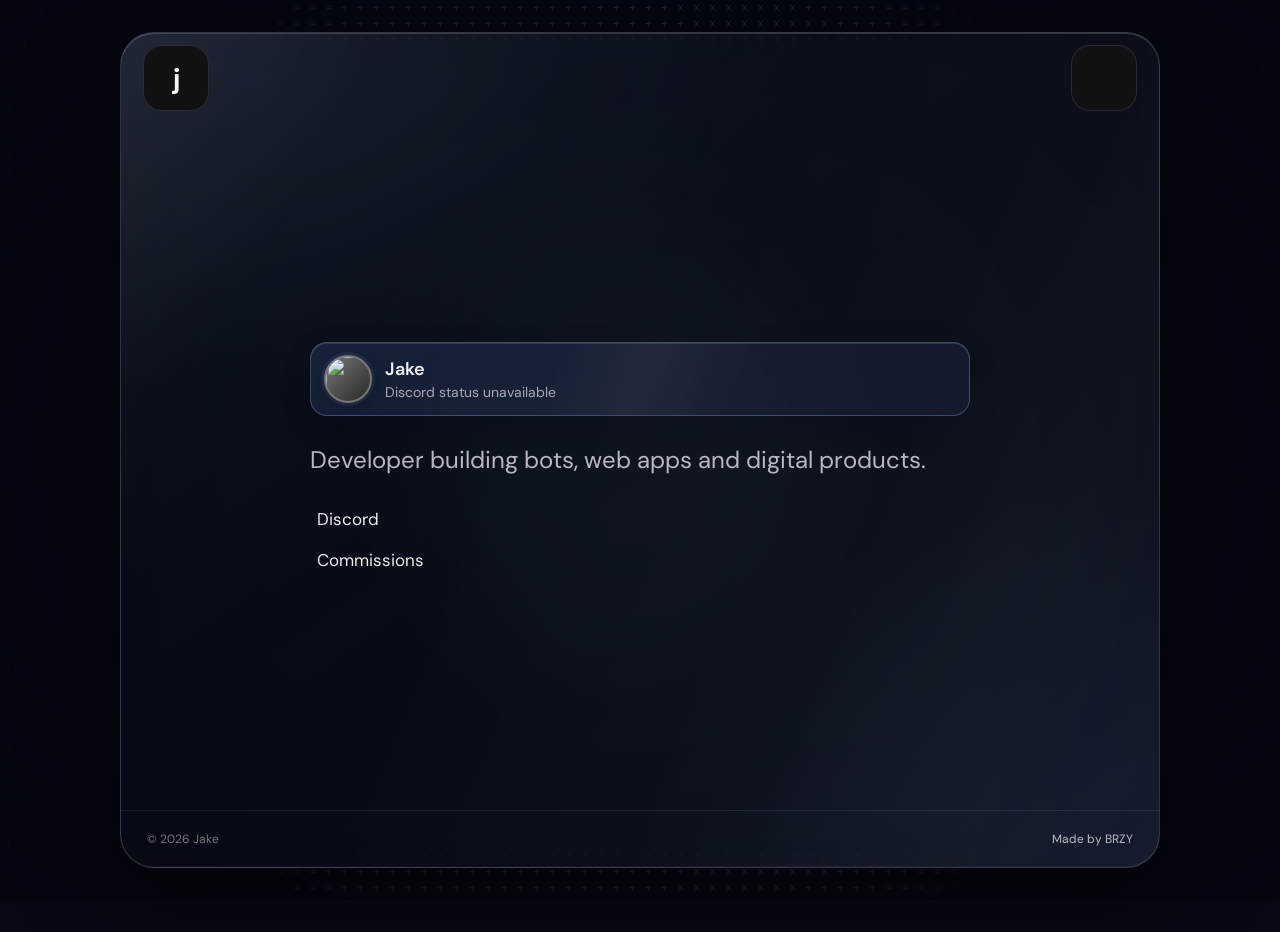
==== commit f3191308: "Move music and activity off homepage" ====
--- a/index.html
+++ b/index.html
@@ -11,25 +11,25 @@
 <body>
 <canvas id="ascii-background" aria-hidden="true"></canvas><div class="background-vignette"></div>
 <main class="site-shell">
-<header class="topbar"><a class="brand" href="index.html" aria-label="Home">j</a><button class="menu-toggle" id="menuToggle" aria-label="Open navigation" aria-expanded="false"><span></span><span></span></button></header>
+<header class="topbar"><a class="brand" href="index.html" aria-label="Home">j</a><button class="menu-toggle" id="menuToggle" aria-label="Open navigation" aria-expanded="false"><i data-lucide="menu"></i></button></header>
 <section class="hero" id="home"><div class="hero-content">
-<div class="status-banner"><img class="avatar" id="avatar" alt="" src="https://cdn.discordapp.com/embed/avatars/0.png"><div class="status-copy"><div class="status-name">Jake <span class="status-icons" id="discord-badges"></span></div><div class="status-line" id="discord-status"><span class="online-dot"></span>Checking Discord status…</div></div><div class="status-art" id="discord-activity">✦</div></div>
+<div class="status-banner"><img class="avatar" id="avatar" alt="" src="https://cdn.discordapp.com/embed/avatars/0.png"><div class="status-copy"><div class="status-name">Jake <span class="status-icons" id="discord-badges"></span></div><div class="status-line" id="discord-status"><span class="online-dot"></span>Checking Discord status…</div></div><div class="status-art" id="discord-activity"><i data-lucide="sparkles"></i></div></div>
 <p class="intro" id="bio">Developer building bots, web apps and digital products.</p>
-<div class="music-card" id="activity-card"><div class="album-art" id="activity-art">♫</div><div class="track-info"><strong id="activity-title">Currently building</strong><span id="activity-subtitle">Usually shipping something new.</span></div><span class="sound-bars" aria-hidden="true"><i></i><i></i><i></i><i></i></span></div>
-<nav class="social-links" aria-label="Social links"><a id="github-link" href="#" target="_blank" rel="noreferrer" hidden>◉ <span>GitHub</span></a><a href="https://discord.com/users/1388360587590893649" target="_blank" rel="noreferrer">◈ <span>Discord</span></a></nav>
-<a class="commission-link" href="contact.html">♟ <span>Commissions</span><span class="arrow">↗</span></a>
+
+<nav class="social-links" aria-label="Social links"><a id="github-link" href="#" target="_blank" rel="noreferrer" hidden><i data-lucide="github"></i><span>GitHub</span></a><a href="https://discord.com/users/1388360587590893649" target="_blank" rel="noreferrer"><i data-lucide="message-circle"></i><span>Discord</span></a></nav>
+<a class="commission-link" href="contact.html"><i data-lucide="briefcase-business"></i><span>Commissions</span><i data-lucide="arrow-up-right" class="arrow-icon"></i></a>
 </div></section>
-<section class="details-section home-music" id="music"><div><span class="eyebrow">ON REPEAT</span><h2>Music & activity</h2><p id="music-content">What Jake is listening to or playing on Discord.</p></div><span class="section-mark">♫</span></section>
+
 <footer class="footer"><span>© <span id="year"></span> Jake</span><a href="https://brzyx.vercel.app" target="_blank" rel="noopener noreferrer">Made by BRZY</a></footer>
 </main>
-<div class="menu-backdrop" id="menuBackdrop" hidden></div><nav class="menu-panel" id="menuPanel" aria-label="Main navigation" aria-hidden="true"><div class="menu-head"><a class="brand" href="index.html">j</a><button class="close-menu" id="closeMenu" aria-label="Close navigation">×</button></div><div class="menu-items">
-<a class="menu-item active" href="index.html"><span class="menu-icon">⌂</span>Home</a>
-<a class="menu-item" href="projects.html"><span class="menu-icon">▰</span>Projects</a>
-<a class="menu-item" href="stack.html"><span class="menu-icon">▱</span>Stack</a>
-<a class="menu-item" href="index.html#music"><span class="menu-icon">♫</span>Music</a>
-<a class="menu-item" id="github-menu-link" href="#" target="_blank" rel="noreferrer" hidden><span class="menu-icon">◉</span>GitHub</a>
-<a class="menu-item" href="setup.html"><span class="menu-icon">▣</span>Setup</a>
-<a class="menu-item" href="contact.html"><span class="menu-icon">↗</span>Contact</a>
+<div class="menu-backdrop" id="menuBackdrop" hidden></div><nav class="menu-panel" id="menuPanel" aria-label="Main navigation" aria-hidden="true"><div class="menu-head"><a class="brand" href="index.html">j</a><button class="close-menu" id="closeMenu" aria-label="Close navigation"><i data-lucide="x"></i></button></div><div class="menu-items">
+<a class="menu-item active" href="index.html"><span class="menu-icon"><i data-lucide="house"></i></span>Home</a>
+<a class="menu-item" href="projects.html"><span class="menu-icon"><i data-lucide="folder-kanban"></i></span>Projects</a>
+<a class="menu-item" href="stack.html"><span class="menu-icon"><i data-lucide="code-2"></i></span>Stack</a>
+<a class="menu-item" href="music.html"><span class="menu-icon"><i data-lucide="music-2"></i></span>Music & activity</a>
+<a class="menu-item" id="github-menu-link" href="#" target="_blank" rel="noreferrer" hidden><span class="menu-icon"><i data-lucide="github"></i></span>GitHub</a>
+<a class="menu-item" href="setup.html"><span class="menu-icon"><i data-lucide="monitor"></i></span>Setup</a>
+<a class="menu-item" href="contact.html"><span class="menu-icon"><i data-lucide="mail"></i></span>Contact</a>
 </div><div class="menu-handle"></div></nav>
-<script src="background.js"></script><script src="script.js"></script>
+<script src="https://unpkg.com/lucide@latest"></script><script src="background.js"></script><script src="script.js"></script>
 </body></html>
--- a/styles.css
+++ b/styles.css
@@ -161,3 +161,15 @@
 .music-card{
   background:linear-gradient(125deg,rgba(255,255,255,.075),rgba(170,195,240,.018) 55%,rgba(255,255,255,.04));
 }
+
+/* Dedicated content pages */
+.page-shell{min-height:calc(100svh - 40px)}
+.page-content{flex:1;padding:54px 7vw 72px}
+.page-heading{margin:0 0 28px}
+.page-heading h1{font-size:clamp(36px,6vw,58px);letter-spacing:-.055em;line-height:1.05;margin:10px 0 0;font-weight:650}
+.page-section{margin:0;padding:30px;min-height:180px}
+.page-section>div{width:100%}
+.page-section p{font-size:16px}
+.home-music{margin-top:0}
+@media(min-width:760px){.page-content{padding-top:76px;padding-bottom:100px}}
+@media(max-width:520px){.page-content{padding:42px 20px 60px}.page-heading{margin-bottom:22px}.page-section{margin:0;padding:23px 20px;min-height:150px}}
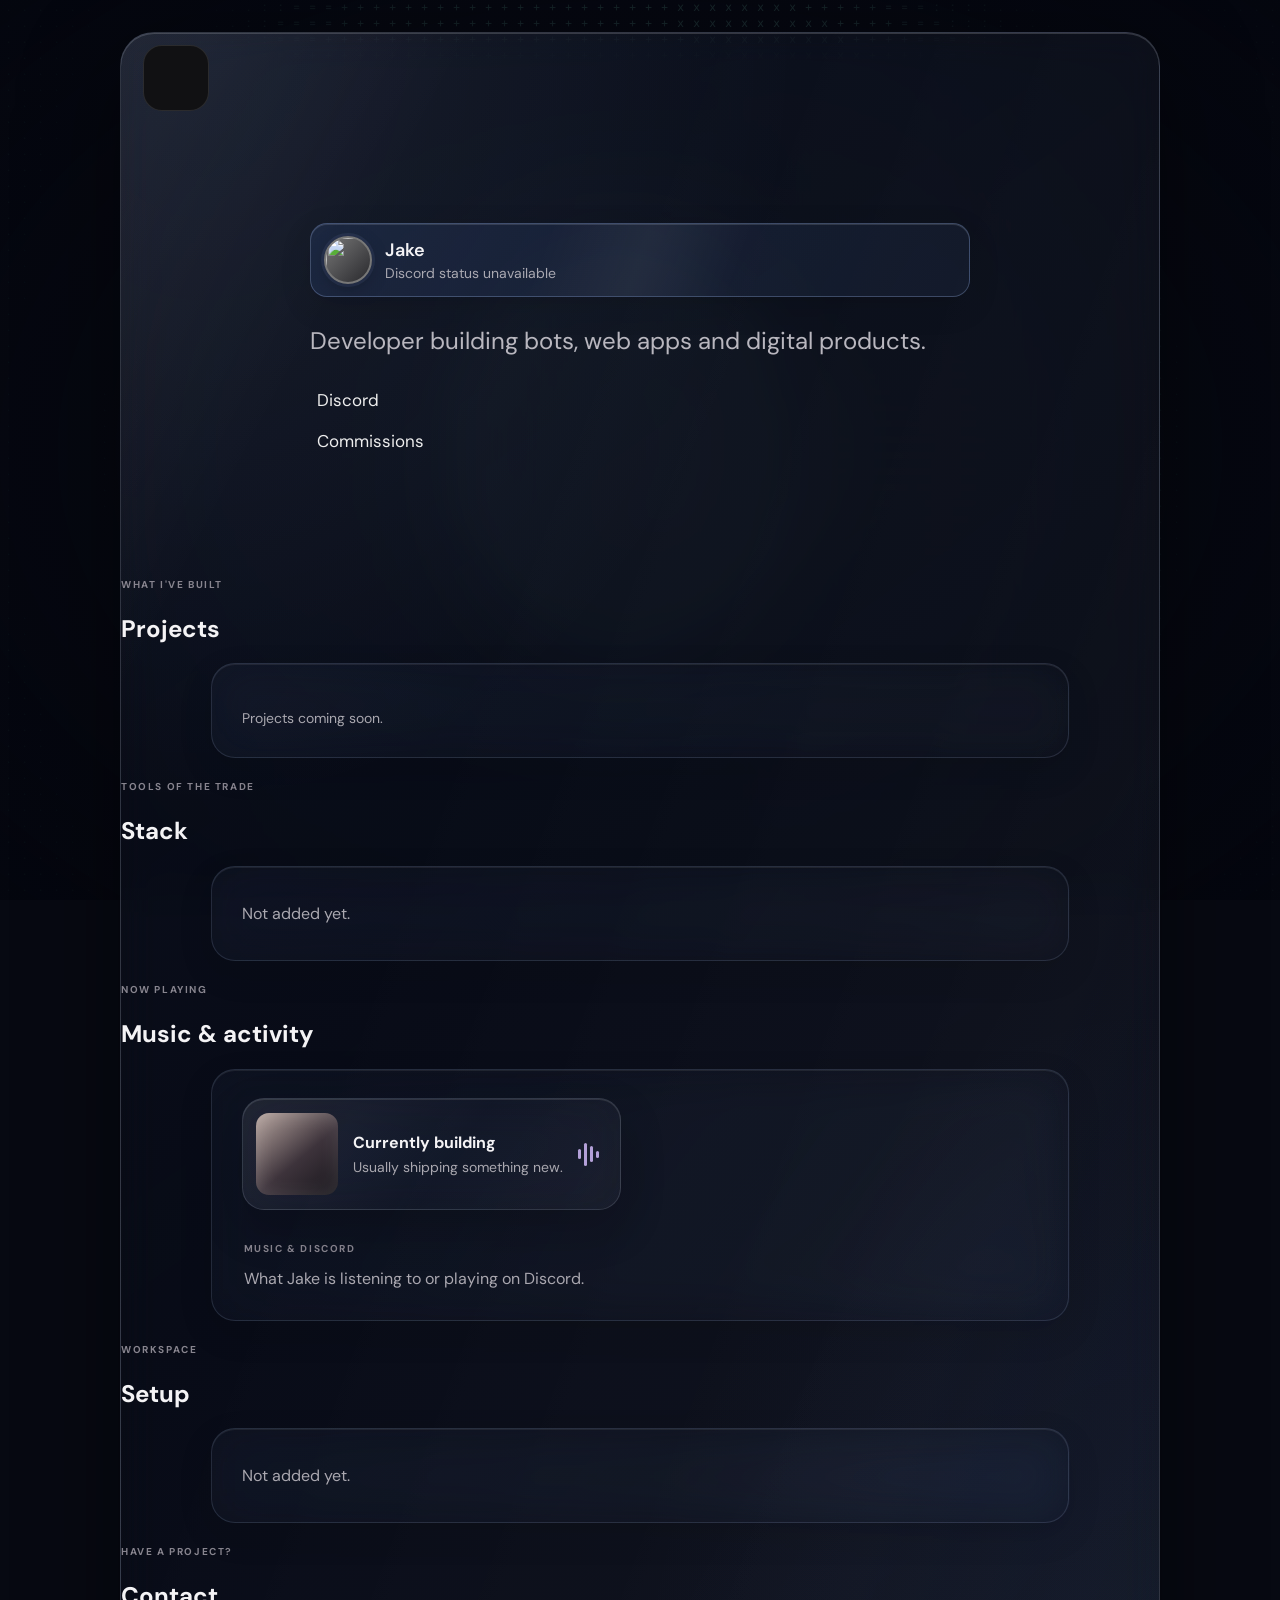
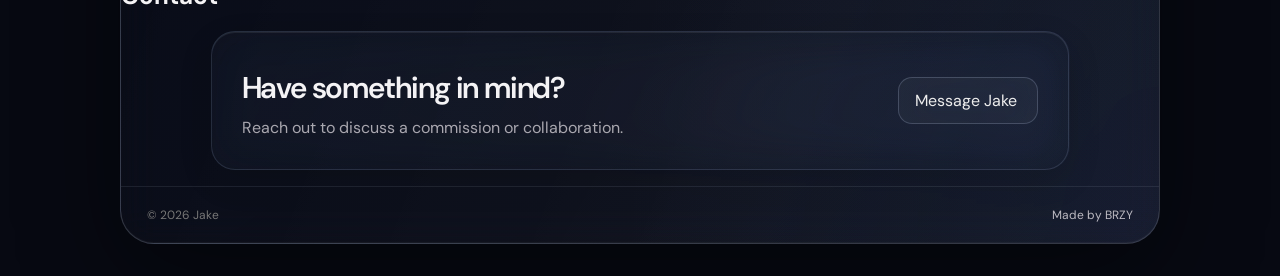
==== commit 034671cf: "Bring all portfolio sections onto homepage and replace brand with settings button" ====
--- a/index.html
+++ b/index.html
@@ -11,24 +11,50 @@
 <body>
 <canvas id="ascii-background" aria-hidden="true"></canvas><div class="background-vignette"></div>
 <main class="site-shell">
-<header class="topbar"><a class="brand" href="index.html" aria-label="Home">j</a><button class="menu-toggle" id="menuToggle" aria-label="Open navigation" aria-expanded="false"><i data-lucide="menu"></i></button></header>
+<header class="topbar"><button class="menu-toggle settings-toggle" id="menuToggle" aria-label="Open settings" aria-expanded="false"><i data-lucide="settings-2"></i></button></header>
 <section class="hero" id="home"><div class="hero-content">
 <div class="status-banner"><img class="avatar" id="avatar" alt="" src="https://cdn.discordapp.com/embed/avatars/0.png"><div class="status-copy"><div class="status-name">Jake <span class="status-icons" id="discord-badges"></span></div><div class="status-line" id="discord-status"><span class="online-dot"></span>Checking Discord status…</div></div><div class="status-art" id="discord-activity"><i data-lucide="sparkles"></i></div></div>
 <p class="intro" id="bio">Developer building bots, web apps and digital products.</p>
 
 <nav class="social-links" aria-label="Social links"><a id="github-link" href="#" target="_blank" rel="noreferrer" hidden><i data-lucide="github"></i><span>GitHub</span></a><a href="https://discord.com/users/1388360587590893649" target="_blank" rel="noreferrer"><i data-lucide="message-circle"></i><span>Discord</span></a></nav>
-<a class="commission-link" href="contact.html"><i data-lucide="briefcase-business"></i><span>Commissions</span><i data-lucide="arrow-up-right" class="arrow-icon"></i></a>
+<a class="commission-link" href="#contact"><i data-lucide="briefcase-business"></i><span>Commissions</span><i data-lucide="arrow-up-right" class="arrow-icon"></i></a>
 </div></section>
+
+<div class="home-sections">
+  <section class="home-section" id="projects">
+    <div class="section-heading"><span class="eyebrow">WHAT I'VE BUILT</span><h2>Projects</h2></div>
+    <div class="details-section home-detail"><div class="project-grid" id="project-list"><p class="muted">Projects will appear here.</p></div><span class="section-mark"><i data-lucide="folder-kanban"></i></span></div>
+  </section>
+  <section class="home-section" id="stack">
+    <div class="section-heading"><span class="eyebrow">TOOLS OF THE TRADE</span><h2>Stack</h2></div>
+    <div class="details-section home-detail"><div><p id="stack-content">JavaScript · TypeScript · React · Node.js · CSS</p></div><span class="section-mark"><i data-lucide="code-2"></i></span></div>
+  </section>
+  <section class="home-section" id="music">
+    <div class="section-heading"><span class="eyebrow">NOW PLAYING</span><h2>Music & activity</h2></div>
+    <div class="details-section home-detail activity-page-card">
+      <div class="music-card" id="activity-card"><div class="album-art" id="activity-art"><i data-lucide="music-2"></i></div><div class="track-info"><strong id="activity-title">Currently building</strong><span id="activity-subtitle">Usually shipping something new.</span></div><span class="sound-bars" aria-hidden="true"><i></i><i></i><i></i><i></i></span></div>
+      <div class="activity-description"><span class="eyebrow">MUSIC & DISCORD</span><p id="music-content">What Jake is listening to or playing on Discord.</p></div>
+    </div>
+  </section>
+  <section class="home-section" id="setup">
+    <div class="section-heading"><span class="eyebrow">WORKSPACE</span><h2>Setup</h2></div>
+    <div class="details-section home-detail"><div><p id="setup-content">The tools and environment behind the work.</p></div><span class="section-mark"><i data-lucide="monitor"></i></span></div>
+  </section>
+  <section class="home-section" id="contact">
+    <div class="section-heading"><span class="eyebrow">HAVE A PROJECT?</span><h2>Contact</h2></div>
+    <div class="details-section home-detail"><div><h2>Have something in mind?</h2><p>Reach out to discuss a commission or collaboration.</p></div><a class="contact-link" href="https://discord.com/users/1388360587590893649" target="_blank" rel="noreferrer">Message Jake <i data-lucide="arrow-up-right"></i></a></div>
+  </section>
+</div>
 
 <footer class="footer"><span>© <span id="year"></span> Jake</span><a href="https://brzyx.vercel.app" target="_blank" rel="noopener noreferrer">Made by BRZY</a></footer>
 </main>
-<div class="menu-backdrop" id="menuBackdrop" hidden></div><nav class="menu-panel" id="menuPanel" aria-label="Main navigation" aria-hidden="true"><div class="menu-head"><a class="brand" href="index.html">j</a><button class="close-menu" id="closeMenu" aria-label="Close navigation"><i data-lucide="x"></i></button></div><div class="menu-items">
-<a class="menu-item active" href="index.html"><span class="menu-icon"><i data-lucide="house"></i></span>Home</a>
-<a class="menu-item" href="projects.html"><span class="menu-icon"><i data-lucide="folder-kanban"></i></span>Projects</a>
-<a class="menu-item" href="stack.html"><span class="menu-icon"><i data-lucide="code-2"></i></span>Stack</a>
-<a class="menu-item" href="music.html"><span class="menu-icon"><i data-lucide="music-2"></i></span>Music & activity</a>
+<div class="menu-backdrop" id="menuBackdrop" hidden></div><nav class="menu-panel settings-panel" id="menuPanel" aria-label="Settings and page navigation" aria-hidden="true"><div class="menu-head"><span class="settings-title">Settings</span><button class="close-menu" id="closeMenu" aria-label="Close settings"><i data-lucide="x"></i></button></div><div class="menu-items">
+<a class="menu-item active" href="#home"><span class="menu-icon"><i data-lucide="house"></i></span>Home</a>
+<a class="menu-item" href="#projects"><span class="menu-icon"><i data-lucide="folder-kanban"></i></span>Projects</a>
+<a class="menu-item" href="#stack"><span class="menu-icon"><i data-lucide="code-2"></i></span>Stack</a>
+<a class="menu-item" href="#music"><span class="menu-icon"><i data-lucide="music-2"></i></span>Music & activity</a>
 <a class="menu-item" id="github-menu-link" href="#" target="_blank" rel="noreferrer" hidden><span class="menu-icon"><i data-lucide="github"></i></span>GitHub</a>
-<a class="menu-item" href="setup.html"><span class="menu-icon"><i data-lucide="monitor"></i></span>Setup</a>
+<a class="menu-item" href="#setup"><span class="menu-icon"><i data-lucide="monitor"></i></span>Setup</a>
 <a class="menu-item" href="contact.html"><span class="menu-icon"><i data-lucide="mail"></i></span>Contact</a>
 </div><div class="menu-handle"></div></nav>
 <script src="https://unpkg.com/lucide@latest"></script><script src="background.js"></script><script src="script.js"></script>
--- a/styles.css
+++ b/styles.css
@@ -173,3 +173,19 @@
 .home-music{margin-top:0}
 @media(min-width:760px){.page-content{padding-top:76px;padding-bottom:100px}}
 @media(max-width:520px){.page-content{padding:42px 20px 60px}.page-heading{margin-bottom:22px}.page-section{margin:0;padding:23px 20px;min-height:150px}}
+
+/* Lucide icon system */
+.menu-icon,.social-links a>i,.commission-link>i,.status-art>i,.section-mark>i,.contact-link>i{display:inline-flex;align-items:center;justify-content:center}
+.menu-icon svg{width:23px;height:23px;stroke-width:1.7}
+.menu-toggle svg{width:25px;height:25px;stroke-width:1.8}
+.close-menu svg{width:30px;height:30px}
+.social-links a>svg,.commission-link>svg{width:18px;height:18px;stroke-width:1.8}
+.arrow-icon{width:16px;height:16px}
+.status-art svg{width:26px;height:26px}
+.section-mark svg{width:27px;height:27px;stroke-width:1.5}
+.contact-link svg{width:16px;height:16px;vertical-align:middle}
+.activity-page-card{display:grid;gap:26px}
+.activity-page-card .music-card{width:100%;margin:0}
+.activity-description{padding:0 2px}
+.activity-description p{margin-top:9px}
+.album-art svg{width:35px;height:35px;stroke-width:1.4}
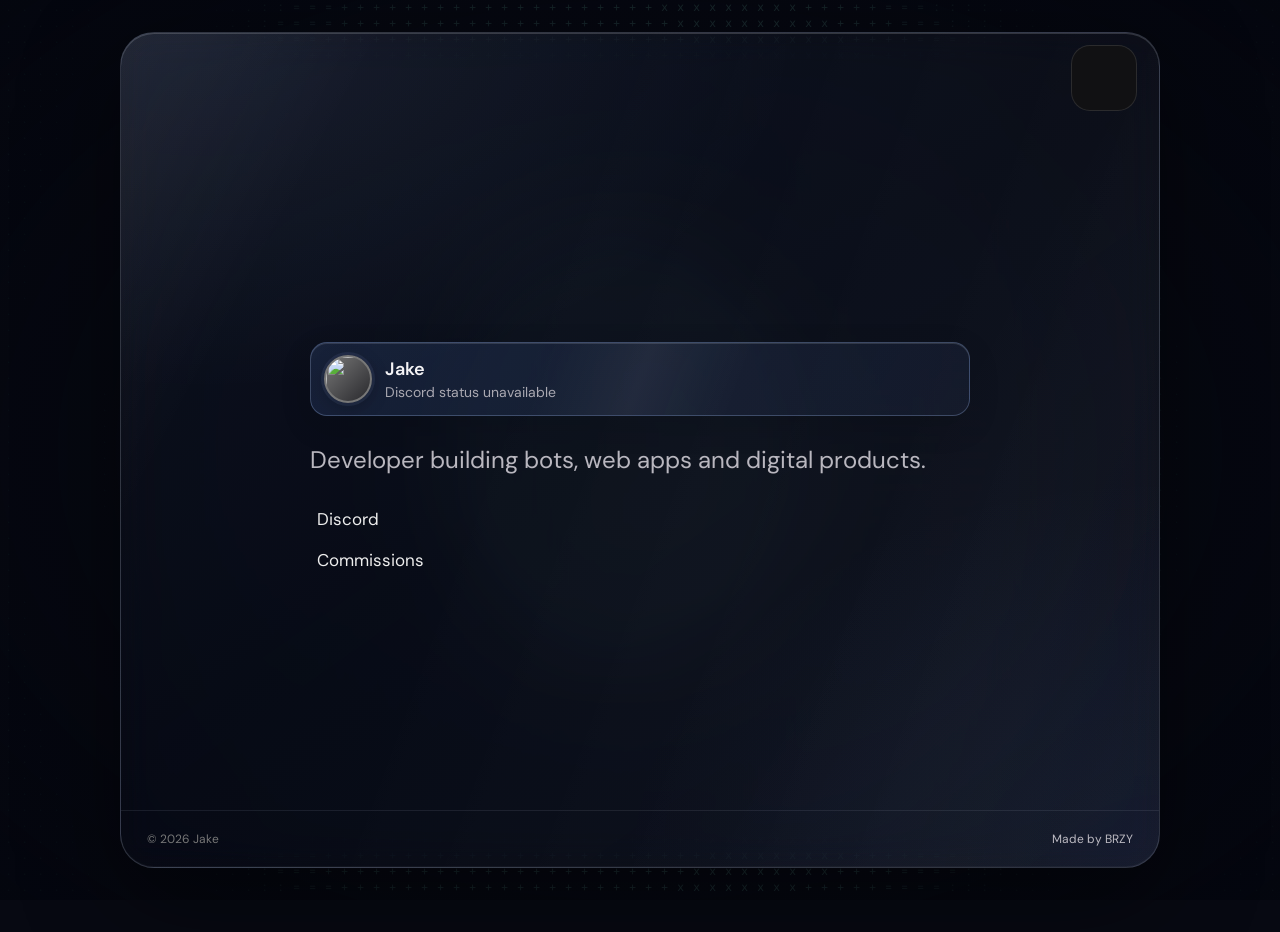
==== commit 8f1e8d2e: "Restore separate pages and center homepage with settings navigation" ====
--- a/index.html
+++ b/index.html
@@ -17,44 +17,18 @@
 <p class="intro" id="bio">Developer building bots, web apps and digital products.</p>
 
 <nav class="social-links" aria-label="Social links"><a id="github-link" href="#" target="_blank" rel="noreferrer" hidden><i data-lucide="github"></i><span>GitHub</span></a><a href="https://discord.com/users/1388360587590893649" target="_blank" rel="noreferrer"><i data-lucide="message-circle"></i><span>Discord</span></a></nav>
-<a class="commission-link" href="#contact"><i data-lucide="briefcase-business"></i><span>Commissions</span><i data-lucide="arrow-up-right" class="arrow-icon"></i></a>
+<a class="commission-link" href="contact.html"><i data-lucide="briefcase-business"></i><span>Commissions</span><i data-lucide="arrow-up-right" class="arrow-icon"></i></a>
 </div></section>
-
-<div class="home-sections">
-  <section class="home-section" id="projects">
-    <div class="section-heading"><span class="eyebrow">WHAT I'VE BUILT</span><h2>Projects</h2></div>
-    <div class="details-section home-detail"><div class="project-grid" id="project-list"><p class="muted">Projects will appear here.</p></div><span class="section-mark"><i data-lucide="folder-kanban"></i></span></div>
-  </section>
-  <section class="home-section" id="stack">
-    <div class="section-heading"><span class="eyebrow">TOOLS OF THE TRADE</span><h2>Stack</h2></div>
-    <div class="details-section home-detail"><div><p id="stack-content">JavaScript · TypeScript · React · Node.js · CSS</p></div><span class="section-mark"><i data-lucide="code-2"></i></span></div>
-  </section>
-  <section class="home-section" id="music">
-    <div class="section-heading"><span class="eyebrow">NOW PLAYING</span><h2>Music & activity</h2></div>
-    <div class="details-section home-detail activity-page-card">
-      <div class="music-card" id="activity-card"><div class="album-art" id="activity-art"><i data-lucide="music-2"></i></div><div class="track-info"><strong id="activity-title">Currently building</strong><span id="activity-subtitle">Usually shipping something new.</span></div><span class="sound-bars" aria-hidden="true"><i></i><i></i><i></i><i></i></span></div>
-      <div class="activity-description"><span class="eyebrow">MUSIC & DISCORD</span><p id="music-content">What Jake is listening to or playing on Discord.</p></div>
-    </div>
-  </section>
-  <section class="home-section" id="setup">
-    <div class="section-heading"><span class="eyebrow">WORKSPACE</span><h2>Setup</h2></div>
-    <div class="details-section home-detail"><div><p id="setup-content">The tools and environment behind the work.</p></div><span class="section-mark"><i data-lucide="monitor"></i></span></div>
-  </section>
-  <section class="home-section" id="contact">
-    <div class="section-heading"><span class="eyebrow">HAVE A PROJECT?</span><h2>Contact</h2></div>
-    <div class="details-section home-detail"><div><h2>Have something in mind?</h2><p>Reach out to discuss a commission or collaboration.</p></div><a class="contact-link" href="https://discord.com/users/1388360587590893649" target="_blank" rel="noreferrer">Message Jake <i data-lucide="arrow-up-right"></i></a></div>
-  </section>
-</div>
 
 <footer class="footer"><span>© <span id="year"></span> Jake</span><a href="https://brzyx.vercel.app" target="_blank" rel="noopener noreferrer">Made by BRZY</a></footer>
 </main>
 <div class="menu-backdrop" id="menuBackdrop" hidden></div><nav class="menu-panel settings-panel" id="menuPanel" aria-label="Settings and page navigation" aria-hidden="true"><div class="menu-head"><span class="settings-title">Settings</span><button class="close-menu" id="closeMenu" aria-label="Close settings"><i data-lucide="x"></i></button></div><div class="menu-items">
 <a class="menu-item active" href="#home"><span class="menu-icon"><i data-lucide="house"></i></span>Home</a>
-<a class="menu-item" href="#projects"><span class="menu-icon"><i data-lucide="folder-kanban"></i></span>Projects</a>
-<a class="menu-item" href="#stack"><span class="menu-icon"><i data-lucide="code-2"></i></span>Stack</a>
-<a class="menu-item" href="#music"><span class="menu-icon"><i data-lucide="music-2"></i></span>Music & activity</a>
+<a class="menu-item" href="projects.html"><span class="menu-icon"><i data-lucide="folder-kanban"></i></span>Projects</a>
+<a class="menu-item" href="stack.html"><span class="menu-icon"><i data-lucide="code-2"></i></span>Stack</a>
+<a class="menu-item" href="music.html"><span class="menu-icon"><i data-lucide="music-2"></i></span>Music & activity</a>
 <a class="menu-item" id="github-menu-link" href="#" target="_blank" rel="noreferrer" hidden><span class="menu-icon"><i data-lucide="github"></i></span>GitHub</a>
-<a class="menu-item" href="#setup"><span class="menu-icon"><i data-lucide="monitor"></i></span>Setup</a>
+<a class="menu-item" href="setup.html"><span class="menu-icon"><i data-lucide="monitor"></i></span>Setup</a>
 <a class="menu-item" href="contact.html"><span class="menu-icon"><i data-lucide="mail"></i></span>Contact</a>
 </div><div class="menu-handle"></div></nav>
 <script src="https://unpkg.com/lucide@latest"></script><script src="background.js"></script><script src="script.js"></script>
--- a/styles.css
+++ b/styles.css
@@ -189,3 +189,21 @@
 .activity-description{padding:0 2px}
 .activity-description p{margin-top:9px}
 .album-art svg{width:35px;height:35px;stroke-width:1.4}
+
+
+/* Single-page layout and settings control */
+.topbar{justify-content:flex-end}
+.settings-toggle{margin-left:auto}
+.menu-head{justify-content:space-between}
+.settings-title{font-size:20px;font-weight:650;letter-spacing:-.03em;color:#f4f3f5}
+.home-sections{width:100%;padding:8px 0 70px}
+.home-section{scroll-margin-top:28px;margin:0 0 34px}
+.section-heading{margin:0 7vw 16px}
+.section-heading h2{font-size:clamp(27px,4vw,38px);letter-spacing:-.05em;margin:7px 0 0;font-weight:650}
+.home-detail{margin-bottom:0;min-height:130px}
+.home-detail.activity-page-card{display:grid;gap:22px}
+.home-detail .music-card{width:100%;margin:0}
+.home-detail .activity-description{padding:0 2px}
+.home-detail .activity-description p{margin-top:9px}
+#projects .home-detail{align-items:flex-start}
+@media(max-width:520px){.home-sections{padding-bottom:42px}.home-section{margin-bottom:26px}.section-heading{margin:0 20px 13px}.home-detail{min-height:120px}}
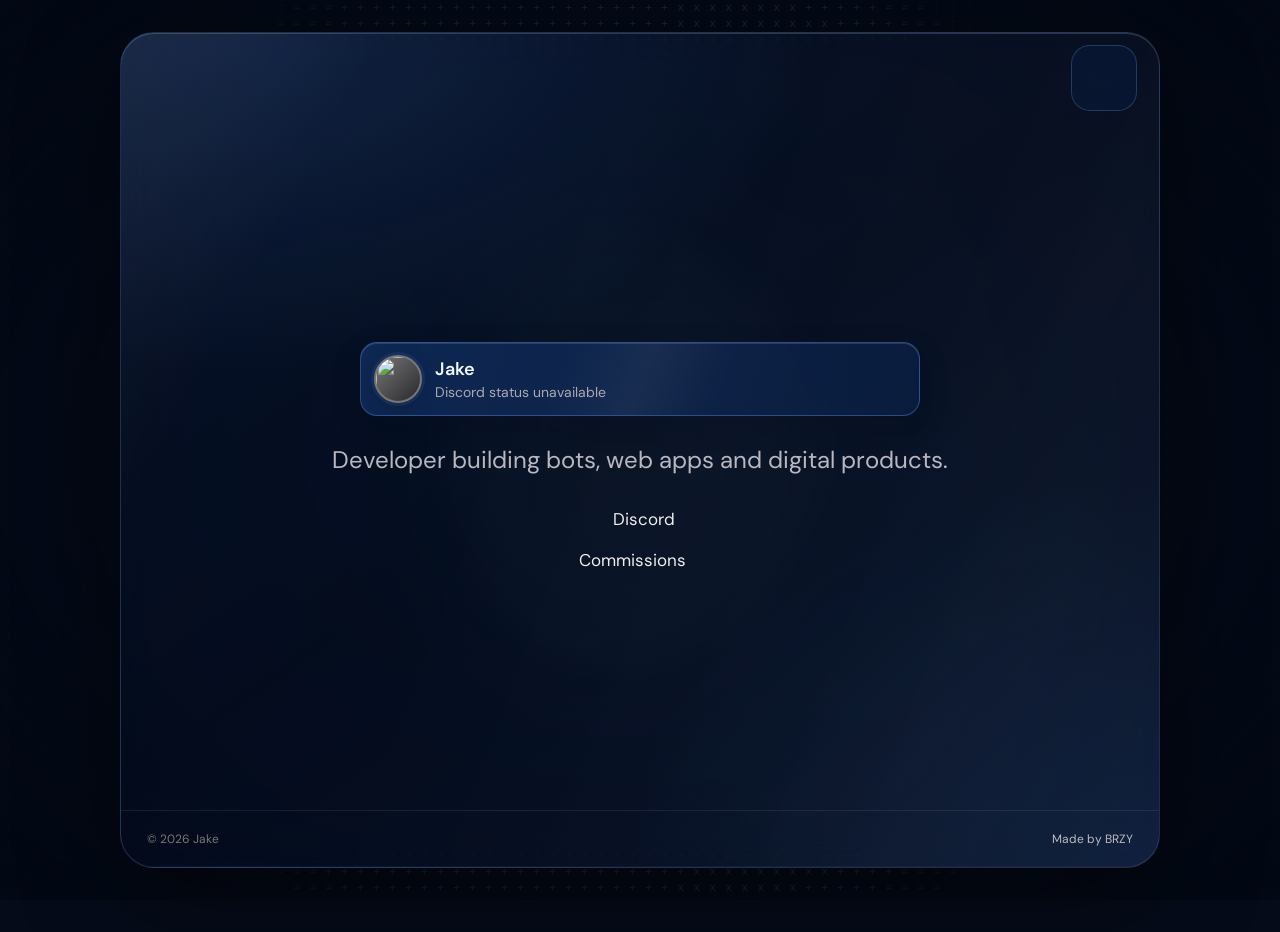
==== commit 133f2cf3: "Add Discord admin login to homepage settings" ====
--- a/index.html
+++ b/index.html
@@ -30,6 +30,6 @@
 <a class="menu-item" id="github-menu-link" href="#" target="_blank" rel="noreferrer" hidden><span class="menu-icon"><i data-lucide="github"></i></span>GitHub</a>
 <a class="menu-item" href="setup.html"><span class="menu-icon"><i data-lucide="monitor"></i></span>Setup</a>
 <a class="menu-item" href="contact.html"><span class="menu-icon"><i data-lucide="mail"></i></span>Contact</a>
-</div><div class="menu-handle"></div></nav>
+</div><a class="menu-item admin-login" href="admin.html"><span class="menu-icon"><i data-lucide="shield-check"></i></span>Admin login <i data-lucide="arrow-up-right" class="admin-arrow"></i></a><div class="menu-handle"></div></nav>
 <script src="https://unpkg.com/lucide@latest"></script><script src="background.js"></script><script src="script.js"></script>
 </body></html>
--- a/styles.css
+++ b/styles.css
@@ -207,3 +207,35 @@
 .home-detail .activity-description p{margin-top:9px}
 #projects .home-detail{align-items:flex-start}
 @media(max-width:520px){.home-sections{padding-bottom:42px}.home-section{margin-bottom:26px}.section-heading{margin:0 20px 13px}.home-detail{min-height:120px}}
+
+
+/* Navy-blue visual identity and centered homepage */
+:root{--navy-950:#050d20;--navy-900:#08152f;--navy-800:#10264b;--navy-700:#183967;--navy-accent:#7daeff}
+body{background:#050b19;color:#f3f7ff}
+.site-shell{
+ background:
+ radial-gradient(115% 85% at 12% 0%,rgba(69,119,204,.17),transparent 48%),
+ radial-gradient(100% 90% at 100% 100%,rgba(24,69,139,.18),transparent 52%),
+ linear-gradient(145deg,rgba(15,35,70,.34),rgba(6,17,38,.3) 48%,rgba(11,29,59,.34));
+ border-color:rgba(142,183,255,.2)
+}
+.background-vignette{background:radial-gradient(ellipse at center,transparent 22%,rgba(2,7,18,.72) 100%)}
+.status-banner{background:linear-gradient(110deg,rgba(18,48,99,.78),rgba(12,34,72,.68));border-color:rgba(111,164,255,.34)}
+.details-section{background:linear-gradient(125deg,rgba(17,43,85,.35),rgba(7,22,48,.3));border-color:rgba(125,174,255,.2)}
+.menu-panel{background:rgba(5,15,35,.94);border-color:rgba(137,180,255,.22)}
+.menu-item:hover,.menu-item.active{background:rgba(37,76,139,.3);border-color:rgba(126,174,255,.24)}
+.menu-toggle,.close-menu{background:rgba(9,25,53,.84);border-color:rgba(128,174,255,.24)}
+.menu-toggle:hover,.close-menu:hover{background:rgba(28,62,115,.7);border-color:rgba(145,188,255,.48)}
+.intro{text-align:center}
+.hero-content{margin-inline:auto;text-align:center}
+.status-banner{width:min(100%,560px);margin-inline:auto;text-align:left}
+.social-links{justify-content:center}
+.commission-link{justify-content:center}
+.topbar{justify-content:flex-end}
+.settings-toggle{margin-left:auto}
+.menu-head{justify-content:space-between}
+.settings-title{font-size:20px;font-weight:650;letter-spacing:-.03em;color:#f3f7ff}
+.admin-login{margin-top:8px;border-color:rgba(126,174,255,.18);color:#dce9ff}
+.admin-arrow{width:16px;height:16px;margin-left:auto}
+.menu-icon svg{stroke-width:1.8}
+@media(max-width:520px){.hero-content{width:100%}.status-banner{max-width:100%}}
